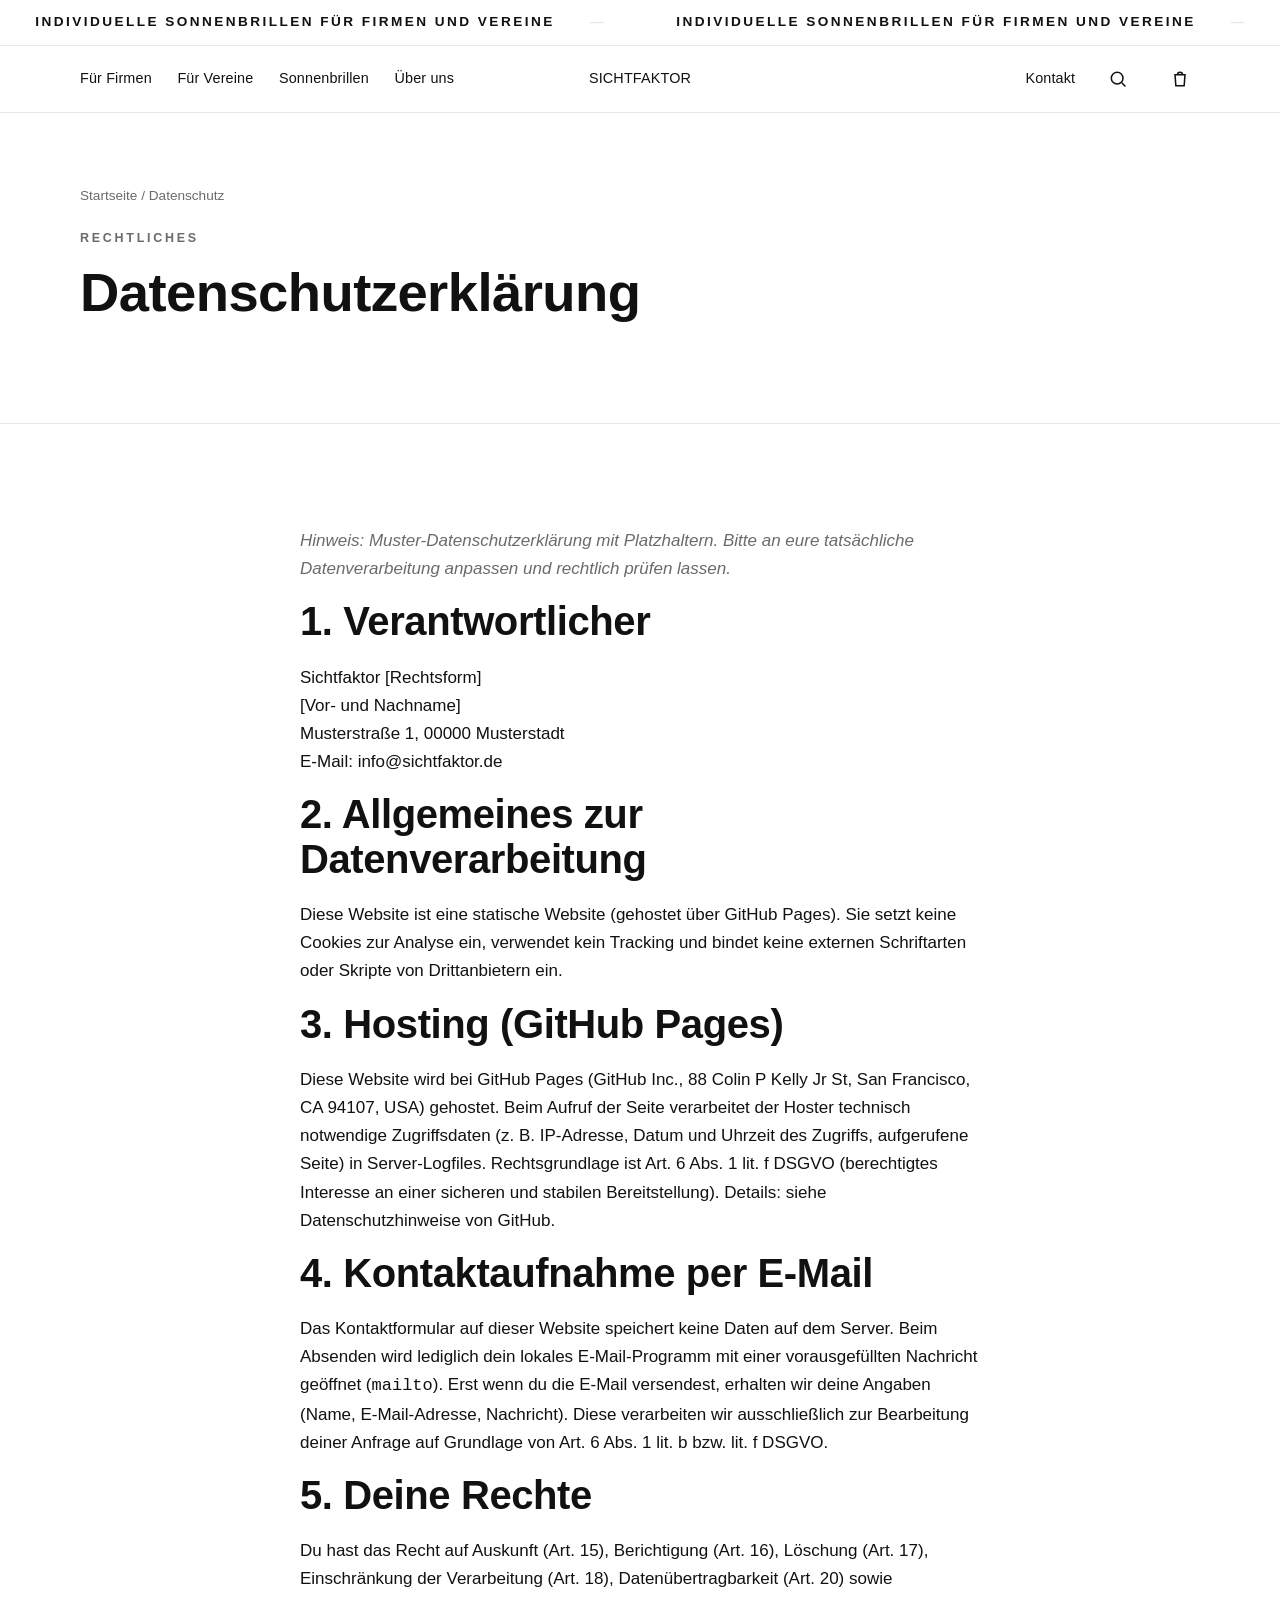
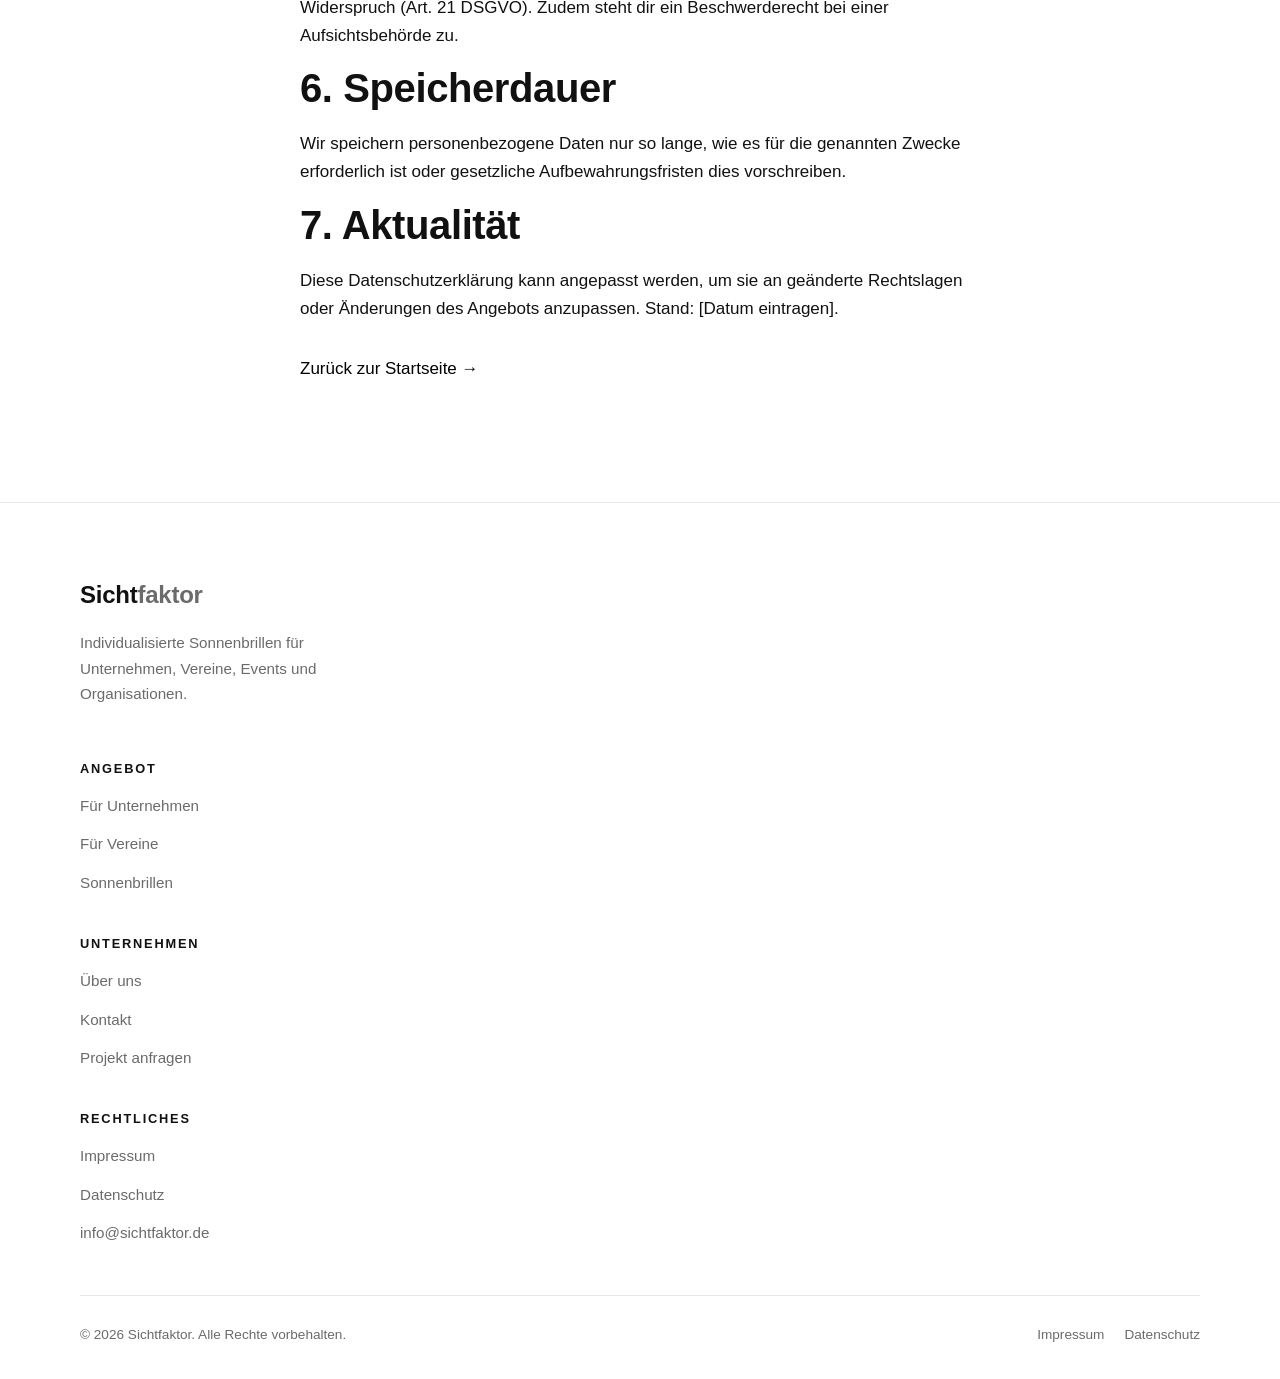
==== Website-SF/datenschutz.html @ f583c1c5 "Initial commit" ====
<!DOCTYPE html>
<html lang="de">
<head>
  <meta charset="UTF-8">
  <meta name="viewport" content="width=device-width, initial-scale=1.0">
  <title>Datenschutzerklärung | Sichtfaktor</title>
  <meta name="description" content="Datenschutzerklärung von Sichtfaktor – Informationen zum Umgang mit personenbezogenen Daten gemäß DSGVO.">
  <meta name="robots" content="noindex">
  <link rel="stylesheet" href="css/styles.css?v=16">
  <!-- Bildsystem: alle Bilder liegen im Ordner  bilder/  (siehe bilder/ANLEITUNG.txt) -->
  <script src="assets/js/bilder.js?v=16"></script>
</head>
<body>

  <!-- ============ HEADER ============ -->
  <header class="site-header" id="siteHeader">

    <!-- 1. DURCHLAUFENDES HEADER-BANNER (Text hier einfach änderbar) -->
    <div class="marquee marquee--top" role="presentation">
      <div class="marquee__track" aria-hidden="true">
        <div class="marquee__group">
          <span class="marquee__item">Individuelle Sonnenbrillen für Firmen und Vereine</span>
          <span class="marquee__item">Individuelle Sonnenbrillen für Firmen und Vereine</span>
          <span class="marquee__item">Individuelle Sonnenbrillen für Firmen und Vereine</span>
        </div>
        <div class="marquee__group">
          <span class="marquee__item">Individuelle Sonnenbrillen für Firmen und Vereine</span>
          <span class="marquee__item">Individuelle Sonnenbrillen für Firmen und Vereine</span>
          <span class="marquee__item">Individuelle Sonnenbrillen für Firmen und Vereine</span>
        </div>
      </div>
    </div>

    <!-- 2. NAVIGATION -->
    <div class="container nav-bar">

      <!-- Links: Hauptlinks (Desktop) + Hamburger (Mobil) -->
      <div class="nav-side nav-side--left">
        <button class="nav-toggle" id="navToggle" aria-label="Menü öffnen"
                aria-expanded="false" aria-controls="mainNav">
          <span></span><span></span><span></span>
        </button>
        <nav class="nav-links" aria-label="Hauptnavigation">
          <a href="unternehmen.html">Für Firmen</a>
        <a href="vereine.html">Für Vereine</a>
          <a href="sonnenbrillen.html">Sonnenbrillen</a>
          <a href="ueber-uns.html">Über uns</a>
        </nav>
      </div>

      <!-- Mitte: Logo als Wortmarke (Farbe passt sich automatisch an) -->
      <a class="nav-logo" href="index.html">Sichtfaktor</a>

      <!-- Rechts: Kontakt + Suche + Warenkorb -->
      <div class="nav-side nav-side--right">
        <a class="nav-hide-mobile" href="kontakt.html">Kontakt</a>
        <button class="nav-icon nav-hide-mobile" type="button" aria-label="Suche">
          <svg viewBox="0 0 24 24" fill="none" stroke="currentColor" stroke-width="1.8" aria-hidden="true">
            <circle cx="11" cy="11" r="7"></circle><line x1="21" y1="21" x2="16.5" y2="16.5"></line>
          </svg>
        </button>
        <a class="nav-icon" href="sonnenbrillen.html" aria-label="Warenkorb">
          <svg viewBox="0 0 24 24" fill="none" stroke="currentColor" stroke-width="1.8" aria-hidden="true">
            <path d="M6 7h12l-1 13H7L6 7z"></path><path d="M9 7a3 3 0 0 1 6 0"></path>
          </svg>
        </a>
      </div>

      <!-- Mobiles Overlay-Menü (schlicht weiß) -->
      <div class="nav-menu" id="mainNav">
        <a href="unternehmen.html">Für Firmen</a>
        <a href="vereine.html">Für Vereine</a>
        <a href="sonnenbrillen.html">Sonnenbrillen</a>
        <a href="ueber-uns.html">Über uns</a>
        <a href="kontakt.html">Kontakt</a>
      </div>
    </div>
  </header>

  <main>
    <section class="page-hero">
      <div class="container">
        <p class="breadcrumb"><a href="index.html">Startseite</a> / Datenschutz</p>
        <span class="section-eyebrow">Rechtliches</span>
        <h1>Datenschutzerklärung</h1>
      </div>
    </section>

    <section class="section">
      <div class="container" style="max-width:760px;">

        <!-- HINWEIS: Muster mit Platzhaltern. Bitte an eure tatsächliche
             Datenverarbeitung anpassen und rechtlich prüfen lassen.
             Diese Seite nutzt bewusst keine Cookies, kein Tracking und keine
             externen Dienste – daher ist die Erklärung bewusst schlank. -->
        <p class="muted"><em>Hinweis: Muster-Datenschutzerklärung mit Platzhaltern. Bitte an eure tatsächliche Datenverarbeitung anpassen und rechtlich prüfen lassen.</em></p>

        <h2>1. Verantwortlicher</h2>
        <p>
          Sichtfaktor [Rechtsform]<br>
          [Vor- und Nachname]<br>
          Musterstraße 1, 00000 Musterstadt<br>
          E-Mail: <a data-email href="#">info@sichtfaktor.de</a>
        </p>

        <h2>2. Allgemeines zur Datenverarbeitung</h2>
        <p>Diese Website ist eine statische Website (gehostet über GitHub Pages). Sie setzt keine Cookies zur Analyse ein, verwendet kein Tracking und bindet keine externen Schriftarten oder Skripte von Drittanbietern ein.</p>

        <h2>3. Hosting (GitHub Pages)</h2>
        <p>Diese Website wird bei GitHub Pages (GitHub Inc., 88 Colin P Kelly Jr St, San Francisco, CA 94107, USA) gehostet. Beim Aufruf der Seite verarbeitet der Hoster technisch notwendige Zugriffsdaten (z.&nbsp;B. IP-Adresse, Datum und Uhrzeit des Zugriffs, aufgerufene Seite) in Server-Logfiles. Rechtsgrundlage ist Art.&nbsp;6 Abs.&nbsp;1 lit.&nbsp;f DSGVO (berechtigtes Interesse an einer sicheren und stabilen Bereitstellung). Details: siehe Datenschutzhinweise von GitHub.</p>

        <h2>4. Kontaktaufnahme per E-Mail</h2>
        <p>Das Kontaktformular auf dieser Website speichert keine Daten auf dem Server. Beim Absenden wird lediglich dein lokales E-Mail-Programm mit einer vorausgefüllten Nachricht geöffnet (<code>mailto</code>). Erst wenn du die E-Mail versendest, erhalten wir deine Angaben (Name, E-Mail-Adresse, Nachricht). Diese verarbeiten wir ausschließlich zur Bearbeitung deiner Anfrage auf Grundlage von Art.&nbsp;6 Abs.&nbsp;1 lit.&nbsp;b bzw. lit.&nbsp;f DSGVO.</p>

        <h2>5. Deine Rechte</h2>
        <p>Du hast das Recht auf Auskunft (Art.&nbsp;15), Berichtigung (Art.&nbsp;16), Löschung (Art.&nbsp;17), Einschränkung der Verarbeitung (Art.&nbsp;18), Datenübertragbarkeit (Art.&nbsp;20) sowie Widerspruch (Art.&nbsp;21 DSGVO). Zudem steht dir ein Beschwerderecht bei einer Aufsichtsbehörde zu.</p>

        <h2>6. Speicherdauer</h2>
        <p>Wir speichern personenbezogene Daten nur so lange, wie es für die genannten Zwecke erforderlich ist oder gesetzliche Aufbewahrungsfristen dies vorschreiben.</p>

        <h2>7. Aktualität</h2>
        <p>Diese Datenschutzerklärung kann angepasst werden, um sie an geänderte Rechtslagen oder Änderungen des Angebots anzupassen. Stand: [Datum eintragen].</p>

        <p class="mt-2"><a class="btn-ghost" href="index.html">Zurück zur Startseite </a></p>
      </div>
    </section>
  </main>

  <!-- ============ FOOTER ============ -->
  <footer class="site-footer">
    <div class="container">
      <div class="footer-grid">
        <div class="footer-brand">
          <a class="brand" href="index.html">Sicht<span>faktor</span></a>
          <p>Individualisierte Sonnenbrillen für Unternehmen, Vereine, Events und Organisationen.</p>
        </div>
        <div class="footer-col"><h4>Angebot</h4><ul><li><a href="unternehmen.html">Für Unternehmen</a></li><li><a href="vereine.html">Für Vereine</a></li><li><a href="sonnenbrillen.html">Sonnenbrillen</a></li></ul></div>
        <div class="footer-col"><h4>Unternehmen</h4><ul><li><a href="ueber-uns.html">Über uns</a></li><li><a href="kontakt.html">Kontakt</a></li><li><a href="kontakt.html?anliegen=projekt">Projekt anfragen</a></li></ul></div>
        <div class="footer-col"><h4>Rechtliches</h4><ul><li><a href="impressum.html">Impressum</a></li><li><a href="datenschutz.html">Datenschutz</a></li><li><a data-email href="#">E-Mail</a></li></ul></div>
      </div>
      <div class="footer-bottom">
        <span>© <span data-year>2026</span> Sichtfaktor. Alle Rechte vorbehalten.</span>
        <nav aria-label="Rechtliches"><a href="impressum.html">Impressum</a><a href="datenschutz.html">Datenschutz</a></nav>
      </div>
    </div>
  </footer>

  <script src="js/script.js?v=16"></script>
</body>
</html>
---- Website-SF/css/styles.css ----
/* =============================================================
   SICHTFAKTOR – styles.css
   Minimalistisch · überwiegend Weiß · modern/hochwertig
   -------------------------------------------------------------
   Aufbau:
   1.  Design-Tokens (Farben, Typo, Abstände)  <- hier Farben ändern
   2.  Reset & Basis
   3.  Layout-Helfer (container, section, grid)
   4.  Typografie
   5.  Buttons
   6.  Header / Navigation
   7.  Hero
   8.  Sektionen (Angebot, Ablauf, Produkte, Vorteile, Referenzen, CTA)
   9.  Produktkarten & Shop
   10. Formulare
   11. Footer
   12. Utilities & Animationen
   13. Responsive (Media Queries)
   ============================================================= */

/* 1. ============ DESIGN-TOKENS ============
   Zum Umfärben der ganzen Seite genügt es, diese Werte zu ändern. */
:root {
  /* --- FARBEN (hier zentral anpassen) – minimalistisch, überwiegend Weiß --- */
  --color-bg:          #ffffff;  /* Seitenhintergrund (Weiß)          */
  --color-surface:     #ffffff;  /* Karten / Flächen (ebenfalls Weiß) */
  --color-surface-2:   #f7f7f7;  /* sehr dezentes Hellgrau            */
  --color-ink:         #111111;  /* Haupttext (fast Schwarz)          */
  --color-muted:       #6b6b6b;  /* Sekundärtext (Grau)               */
  --color-accent:      #111111;  /* Akzent = Schwarz (minimalistisch) */
  --color-accent-dark: #000000;  /* Akzent dunkel (Hover)             */
  --color-line:        #e7e7e7;  /* dezente hellgraue Linien / Rahmen */
  --color-dark:        #ffffff;  /* KEINE dunklen Sektionen -> Weiß   */
  --color-dark-soft:   #f0f0f0;

  /* --- TYPOGRAFIE (Schriftfamilien hier anpassen) ---
     Moderne, reduzierte Sans-Serif für Überschriften UND Fließtext. */
  --font-head: -apple-system, BlinkMacSystemFont, "Segoe UI", "Helvetica Neue",
               Helvetica, Arial, sans-serif;
  --font-body: -apple-system, BlinkMacSystemFont, "Segoe UI", "Helvetica Neue",
               Helvetica, Arial, sans-serif;
  --header-h: 66px;                     /* Höhe der Navigationsleiste */

  /* --- BRILLEN-PRODUKTBILDER (gilt für ALLE Produktkarten der Website) ---
     Hier zentral das Seitenverhältnis der Bildfläche ändern. */
  --produktbild-ratio: 1 / 1;

  /* --- MASSE / ABSTÄNDE (Layout hier anpassen) --- */
  --maxw: 1200px;
  --radius: 4px;
  --radius-lg: 10px;
  --gap: clamp(1rem, 3vw, 2rem);

  /* --- HERO (Bild-Transparenz & Logogröße hier anpassen) --- */
  --hero-bg-opacity: 1;                 /* 0 = unsichtbar, 1 = voll  */
  --hero-logo-width: min(640px, 82vw);  /* Größe des Logos im Hero   */

  /* --- EFFEKTE --- */
  --shadow: 0 10px 40px rgba(0, 0, 0, .06);
  --shadow-hover: 0 18px 60px rgba(0, 0, 0, .12);
  --transition: .35s cubic-bezier(.2, .7, .3, 1);
}

/* 2. ============ RESET & BASIS ============ */
*, *::before, *::after { box-sizing: border-box; }

html { scroll-behavior: smooth; -webkit-text-size-adjust: 100%; }

body {
  margin: 0;
  font-family: var(--font-body);
  color: var(--color-ink);
  background: var(--color-bg);
  line-height: 1.65;
  font-size: 17px;
  -webkit-font-smoothing: antialiased;
  overflow-x: hidden;
}

img { max-width: 100%; display: block; height: auto; }

a { color: inherit; text-decoration: none; }

ul { list-style: none; margin: 0; padding: 0; }

:focus-visible {
  outline: 2px solid var(--color-accent);
  outline-offset: 3px;
  border-radius: 2px;
}

/* 3. ============ LAYOUT-HELFER ============ */
.container {
  width: 100%;
  max-width: var(--maxw);
  margin-inline: auto;
  padding-inline: clamp(1.15rem, 4vw, 2.5rem);
}

.section {
  padding-block: clamp(3.5rem, 8vw, 7rem);
}

.section--tight { padding-block: clamp(2.5rem, 5vw, 4rem); }

/* Dezent abgesetzte Sektion – sehr helles Neutralgrau statt Farbe */
.section--surface {
  background: var(--color-surface-2);
  border-block: 1px solid var(--color-line);
}
/* Ehemals dunkle Sektion -> jetzt ebenfalls hell/weiß (keine dunklen Bereiche) */
.section--dark {
  background: var(--color-bg);
  color: var(--color-ink);
}
.section--dark .section-eyebrow { color: var(--color-muted); }
.section--dark .lead { color: var(--color-muted); }

.section-head {
  max-width: 640px;
  margin-bottom: clamp(2rem, 5vw, 3.25rem);
}
.section-head.center { margin-inline: auto; text-align: center; }

.section-eyebrow {
  display: inline-block;
  font-size: .78rem;
  letter-spacing: .22em;
  text-transform: uppercase;
  color: var(--color-muted);
  font-weight: 600;
  margin-bottom: .9rem;
}

.grid { display: grid; gap: var(--gap); }
.grid-2 { grid-template-columns: repeat(2, 1fr); }
.grid-3 { grid-template-columns: repeat(3, 1fr); }
.grid-4 { grid-template-columns: repeat(4, 1fr); }

/* 4. ============ TYPOGRAFIE ============ */
h1, h2, h3, h4 {
  font-family: var(--font-head);
  font-weight: 700;
  line-height: 1.12;
  margin: 0 0 .5em;
  letter-spacing: -.01em;
}

h1 { font-size: clamp(2rem, 5vw, 3.4rem); }
h2 { font-size: clamp(1.6rem, 3.4vw, 2.5rem); }
h3 { font-size: clamp(1.2rem, 2.2vw, 1.5rem); }

/* Große Fashion-Überschriften in Großbuchstaben (per Klasse einsetzbar) */
.u-upper { text-transform: uppercase; letter-spacing: .02em; }

p { margin: 0 0 1rem; }

.lead {
  font-size: clamp(1.05rem, 2vw, 1.28rem);
  color: var(--color-muted);
  line-height: 1.6;
}

.muted { color: var(--color-muted); }

/* 5. ============ BUTTONS ============ */
.btn {
  display: inline-flex;
  align-items: center;
  justify-content: center;
  gap: .5em;
  font-family: var(--font-body);
  font-size: .98rem;
  font-weight: 600;
  line-height: 1;
  padding: .95em 1.7em;
  border: 1px solid transparent;
  border-radius: 100px;
  cursor: pointer;
  transition: var(--transition);
  text-align: center;
  white-space: nowrap;
}

.btn-accent {
  background: var(--color-accent);
  color: #fff;
}
.btn-accent:hover { background: var(--color-accent-dark); transform: translateY(-2px); }

.btn-dark { background: var(--color-ink); color: #fff; }
.btn-dark:hover { background: #000; transform: translateY(-2px); }

.btn-outline {
  background: transparent;
  border-color: var(--color-ink);
  color: var(--color-ink);
}
.btn-outline:hover { background: var(--color-ink); color: #fff; }

.section--dark .btn-outline { border-color: #f3ece1; color: #f3ece1; }
.section--dark .btn-outline:hover { background: #f3ece1; color: var(--color-dark); }

.btn-ghost { padding-inline: 0; color: var(--color-accent-dark); }
.btn-ghost::after { content: "→"; transition: transform var(--transition); }
.btn-ghost:hover::after { transform: translateX(5px); }

.btn-block { width: 100%; }

/* 6. ============ HEADER / NAVIGATION ============ */
/* Standard (Unterseiten): schlichte weiße Leiste oben. */
.site-header {
  position: sticky;
  top: 0;
  z-index: 100;
  background: rgba(255, 255, 255, .92);
  backdrop-filter: blur(12px);
  -webkit-backdrop-filter: blur(12px);
  border-bottom: 1px solid var(--color-line);
  transition: background var(--transition), border-color var(--transition), color var(--transition);
}
.site-header.scrolled {
  border-bottom-color: var(--color-line);
  background: rgba(255, 255, 255, .96);
}

/* --- Startseite: Navigation liegt transparent ÜBER dem Hero-Bild --- */
body.home .site-header {
  position: fixed;
  left: 0; right: 0;
  background: transparent;
  border-bottom-color: transparent;
  color: #fff;                 /* helle Schrift über dem Bild */
}
/* Über dem Hero wirklich transparent (kein Weichzeichner) */
body.home .site-header:not(.scrolled) {
  backdrop-filter: none;
  -webkit-backdrop-filter: none;
}
/* Nach Verlassen des Hero: weißer Hintergrund, dunkle Schrift */
body.home .site-header.scrolled {
  background: rgba(255, 255, 255, .96);
  border-bottom-color: var(--color-line);
  color: var(--color-ink);
}

/* --- Dreiteilige Startseiten-Navigation: links | Logo | rechts --- */
.nav-bar {
  display: grid;
  grid-template-columns: 1fr auto 1fr;
  align-items: center;
  height: var(--header-h);
  gap: 1rem;
}
.nav-side { display: flex; align-items: center; gap: 1.4rem; }
.nav-side--left  { justify-self: start; }
.nav-side--right { justify-self: end; }
.nav-links { display: flex; align-items: center; gap: 1.6rem; }
.nav-bar a,
.nav-bar .nav-icon {
  color: inherit;              /* erbt weiß (Hero) bzw. schwarz (scrolled) */
  font-size: .9rem;
  font-weight: 500;
  letter-spacing: .01em;
  transition: opacity var(--transition);
}
.nav-bar a:hover { opacity: .65; }

/* Zentrales Logo als Wortmarke – passt Farbe automatisch an (gut lesbar) */
.nav-logo {
  justify-self: center;
  font-weight: 800;
  font-size: 1.15rem;
  letter-spacing: .16em;
  text-transform: uppercase;
}

/* Icon-Buttons (Suche, Warenkorb) */
.nav-icon {
  display: inline-grid;
  place-items: center;
  width: 40px; height: 40px;
  background: none;
  border: none;
  cursor: pointer;
  color: inherit;
}
.nav-icon svg { width: 20px; height: 20px; display: block; }
.nav-icon:hover { opacity: .65; }

/* Mobiles Overlay-Menü (schlicht weiß) – Standard versteckt.
   top:100% -> öffnet direkt unter dem gesamten Header (Band + Nav). */
.nav-menu {
  display: none;
  position: absolute;
  top: 100%; left: 0; right: 0;
  background: #fff;
  color: var(--color-ink);
  border-bottom: 1px solid var(--color-line);
  padding: .5rem clamp(1.15rem, 4vw, 2.5rem) 1.5rem;
  box-shadow: var(--shadow);
}
.nav-menu a {
  display: block;
  color: var(--color-ink);
  padding: 1rem 0;
  font-size: 1.05rem;
  border-bottom: 1px solid var(--color-line);
}
.nav-menu.open { display: block; }

/* Hamburger über dem Hero weiß, beim Scrollen wieder dunkel */
body.home .site-header:not(.scrolled) .nav-toggle span { background: #fff; }

/* Mobil: nur Hamburger (links), Logo (mittig), Warenkorb (rechts) */
@media (max-width: 860px) {
  .nav-links,
  .nav-hide-mobile { display: none; }
  .nav-bar { gap: .5rem; }
}

.header-inner {
  display: flex;
  align-items: center;
  justify-content: space-between;
  height: 74px;
}

.brand {
  font-family: var(--font-head);
  font-size: 1.6rem;
  font-weight: 600;
  letter-spacing: -.01em;
  color: var(--color-ink);
}
.brand span { color: var(--color-muted); }

.main-nav { display: flex; align-items: center; gap: 2.2rem; }
.main-nav ul { display: flex; align-items: center; gap: 1.7rem; }
.main-nav a {
  font-size: .96rem;
  font-weight: 500;
  color: var(--color-ink);
  position: relative;
  padding-block: .35rem;
  transition: color var(--transition);
}
.main-nav a:hover { color: var(--color-accent-dark); }
.main-nav a[aria-current="page"] { color: var(--color-accent-dark); }
.main-nav a[aria-current="page"]::after {
  content: "";
  position: absolute;
  left: 0; bottom: -2px;
  width: 100%; height: 2px;
  background: var(--color-accent);
}

.nav-toggle {
  display: none;
  flex-direction: column;
  justify-content: center;
  gap: 5px;
  width: 44px; height: 44px;
  background: none;
  border: none;
  cursor: pointer;
  padding: 0;
}
.nav-toggle span {
  display: block;
  width: 24px; height: 2px;
  background: var(--color-ink);
  margin-inline: auto;
  transition: var(--transition);
}
.nav-toggle[aria-expanded="true"] span:nth-child(1) { transform: translateY(7px) rotate(45deg); }
.nav-toggle[aria-expanded="true"] span:nth-child(2) { opacity: 0; }
.nav-toggle[aria-expanded="true"] span:nth-child(3) { transform: translateY(-7px) rotate(-45deg); }

/* 7. ============ HERO ============
   Vollbild-Hero: Hintergrundbild (cover, mittig) + zentriertes Logo.
   - Bild austauschen:  Slot "home.hero"  in assets/js/images-config.js
   - Logo austauschen:  Slot "brand.logo" in assets/js/images-config.js
   - Bild-Transparenz:  Variable --hero-bg-opacity (oben in :root)
   - Logogröße:         Variable --hero-logo-width (oben in :root) */
.hero {
  position: relative;
  min-height: 100vh;
  min-height: 100svh;      /* korrekte Höhe auf Mobilgeräten */
  display: grid;
  place-items: center;
  overflow: hidden;
  background: var(--color-bg);
  /* Header ist sticky/überlagernd -> Logo bleibt trotzdem mittig */
}

/* Hintergrundbild als eigene Ebene, damit die Transparenz nur das Bild betrifft */
.hero-bg {
  position: absolute;
  inset: 0;
  /* background-image kommt aus der zentralen Bildverwaltung (Slot "home.hero") */
  background-size: cover;      /* füllt den gesamten Bereich */
  background-position: center; /* mittig */
  background-repeat: no-repeat;
  opacity: var(--hero-bg-opacity);
}

.hero-inner {
  position: relative;
  z-index: 1;
  display: grid;
  place-items: center;
  text-align: center;
  /* Sehr dezente weiße Fläche, damit das Logo auf dem Foto lesbar bleibt.
     Für ein Logo direkt auf dem Bild: background/backdrop-filter entfernen. */
  padding: clamp(1.75rem, 4vw, 3rem) clamp(2.25rem, 5vw, 4rem);
  background: rgba(255, 255, 255, .82);
  backdrop-filter: blur(3px);
  -webkit-backdrop-filter: blur(3px);
  border-radius: var(--radius);   /* nur leicht gerundet */
}

/* Logo mittig im Vordergrund */
.hero-logo {
  width: var(--hero-logo-width);
  height: auto;
  max-width: 100%;
}

/* Dezenter Scroll-Hinweis (passt zum minimalistischen Design) */
.hero-scroll {
  position: absolute;
  bottom: clamp(1.25rem, 4vh, 2.5rem);
  left: 50%;
  transform: translateX(-50%);
  z-index: 1;
  display: flex;
  flex-direction: column;
  align-items: center;
  gap: .6rem;
  color: #ffffff;
  text-shadow: 0 1px 6px rgba(0, 0, 0, .35);
  font-size: .68rem;
  letter-spacing: .24em;
  text-transform: uppercase;
}
.hero-scroll-arrow {
  width: 14px; height: 14px;
  border-right: 1.5px solid currentColor;
  border-bottom: 1.5px solid currentColor;
  animation: heroBounce 1.9s ease-in-out infinite;
}
@keyframes heroBounce {
  0%, 100% { transform: rotate(45deg) translate(0, 0); opacity: .55; }
  50%      { transform: rotate(45deg) translate(3px, 3px); opacity: 1; }
}

/* 8. ============ SEKTIONEN ============ */

/* --- Angebots-/Zielgruppen-Karten --- */
.offer-card {
  background: var(--color-surface);
  border: 1px solid var(--color-line);
  border-radius: var(--radius-lg);
  padding: 2rem;
  display: flex;
  flex-direction: column;
  transition: var(--transition);
}
.offer-card:hover { transform: translateY(-6px); box-shadow: var(--shadow-hover); }
.offer-card .icon {
  width: 52px; height: 52px;
  display: grid; place-items: center;
  background: var(--color-surface-2);
  border: 1px solid var(--color-line);
  border-radius: 50%;
  font-size: 1.5rem;
  margin-bottom: 1.25rem;
}
.offer-card h3 { margin-bottom: .4rem; }
.offer-card p { color: var(--color-muted); flex-grow: 1; }
.offer-card .btn-ghost { margin-top: 1rem; }

/* --- So funktioniert es (Steps) --- */
.steps { counter-reset: step; }
.step {
  position: relative;
  padding: 2rem;
  background: var(--color-bg);
  border: 1px solid var(--color-line);
  border-radius: var(--radius-lg);
}
.step .step-num {
  counter-increment: step;
  font-family: var(--font-head);
  font-size: 2.6rem;
  color: var(--color-accent);
  line-height: 1;
  display: block;
  margin-bottom: .75rem;
}
.step .step-num::before { content: "0" counter(step); }
.step h3 { margin-bottom: .4rem; }
.step p { color: var(--color-muted); margin: 0; }

/* --- Vorteile / Qualität --- */
.feature {
  display: flex;
  gap: 1rem;
  align-items: flex-start;
}
.feature .feature-icon {
  flex: 0 0 auto;
  width: 42px; height: 42px;
  display: grid; place-items: center;
  border-radius: 50%;
  background: var(--color-surface-2);
  border: 1px solid var(--color-line);
  color: var(--color-ink);
  font-size: 1.15rem;
}
.feature h3 { font-size: 1.2rem; margin-bottom: .25rem; }
.feature p { color: var(--color-muted); margin: 0; font-size: .97rem; }

/* --- Split (Bild + Text) für Unterseiten --- */
.split {
  display: grid;
  grid-template-columns: 1fr 1fr;
  gap: clamp(2rem, 5vw, 4.5rem);
  align-items: center;
}
.split--reverse .split-media { order: 2; }
.split-media .placeholder { aspect-ratio: 5 / 4; border-radius: var(--radius-lg); }

/* --- Referenzen / Logos --- */
.logo-row {
  display: flex;
  flex-wrap: wrap;
  gap: clamp(1.5rem, 4vw, 3.5rem);
  align-items: center;
  justify-content: center;
  opacity: .8;
}
.logo-chip {
  font-family: var(--font-head);
  font-size: 1.35rem;
  color: var(--color-muted);
  font-weight: 600;
}

.reference-card {
  background: var(--color-bg);
  border: 1px solid var(--color-line);
  border-radius: var(--radius-lg);
  overflow: hidden;
  transition: var(--transition);
}
.reference-card:hover { transform: translateY(-6px); box-shadow: var(--shadow-hover); }
.reference-card .placeholder { aspect-ratio: 4 / 3; border-radius: 0; }
.reference-card .reference-body { padding: 1.5rem; }
.reference-card .tag {
  font-size: .72rem;
  letter-spacing: .12em;
  text-transform: uppercase;
  color: var(--color-accent-dark);
  font-weight: 600;
}
.reference-card h3 { font-size: 1.25rem; margin: .35rem 0 .35rem; }
.reference-card p { color: var(--color-muted); margin: 0; font-size: .95rem; }

/* --- Testimonial / Zitat --- */
.quote {
  max-width: 760px;
  margin-inline: auto;
  text-align: center;
}
.quote blockquote {
  font-family: var(--font-head);
  font-size: clamp(1.5rem, 3.5vw, 2.4rem);
  line-height: 1.3;
  margin: 0 0 1.25rem;
}
.quote cite { font-style: normal; color: var(--color-muted); font-size: .95rem; }

/* --- Final CTA --- */
.cta-band { text-align: center; }
.cta-band h2 { margin-bottom: .5rem; }
.cta-band .lead { max-width: 52ch; margin-inline: auto; margin-bottom: 2rem; }
.cta-actions { display: flex; gap: 1rem; justify-content: center; flex-wrap: wrap; }

/* --- Page hero (Unterseiten) --- */
.page-hero {
  padding-block: clamp(2.5rem, 6vw, 4.5rem);
  background: var(--color-surface);
  border-bottom: 1px solid var(--color-line);
}
.page-hero .lead { max-width: 60ch; }
.breadcrumb { font-size: .85rem; color: var(--color-muted); margin-bottom: 1rem; }
.breadcrumb a:hover { color: var(--color-accent-dark); }

/* 9. ============ PRODUKTKARTEN & SHOP ============ */
.shop-toolbar {
  display: flex;
  flex-wrap: wrap;
  gap: 1rem;
  align-items: center;
  justify-content: space-between;
  margin-bottom: 2.5rem;
}
.filter-group { display: flex; flex-wrap: wrap; gap: .5rem; }
.filter-btn {
  font-family: var(--font-body);
  font-size: .9rem;
  font-weight: 500;
  padding: .55em 1.1em;
  border: 1px solid var(--color-line);
  background: transparent;
  color: var(--color-ink);
  border-radius: 100px;
  cursor: pointer;
  transition: var(--transition);
}
.filter-btn:hover { border-color: var(--color-accent); }
.filter-btn.active { background: var(--color-ink); color: #fff; border-color: var(--color-ink); }

.product-count { font-size: .9rem; color: var(--color-muted); }

/* Produktraster – Fashion-Shop-Look mit viel Weißraum.
   Desktop: 4 Spalten · Tablet: 2–3 · Mobil: 1–2 (siehe Media Queries) */
.product-grid {
  display: grid;
  grid-template-columns: repeat(4, 1fr);
  gap: clamp(1.5rem, 3.5vw, 3rem) clamp(1.25rem, 2.5vw, 2rem);
}

/* Karte auf Weiß, ohne Rahmen – reduziert & hochwertig */
.product-card {
  background: var(--color-bg);
  display: flex;
  flex-direction: column;
  transition: var(--transition);
}

.product-media {
  position: relative;
  aspect-ratio: 4 / 5;          /* großes, gleichmäßiges Produktbild */
  overflow: hidden;
  background: var(--color-surface-2);
  border: 1px solid var(--color-line);
  border-radius: var(--radius);
}
.product-media img {
  width: 100%; height: 100%;
  object-fit: cover;
  transition: transform var(--transition);
}
.product-card:hover .product-media img { transform: scale(1.04); }
.product-media .placeholder { height: 100%; border-radius: 0; }
.product-badge {
  position: absolute;
  top: .85rem; left: .85rem;
  background: rgba(255, 255, 255, .92);
  padding: .3rem .75rem;
  border-radius: 100px;
  font-size: .72rem;
  font-weight: 600;
  letter-spacing: .04em;
  color: var(--color-ink);
}

.product-body {
  padding: 1rem .1rem 0;
  display: flex;
  flex-direction: column;
  gap: .3rem;
  flex-grow: 1;
}
.product-body .product-cat {
  font-size: .7rem;
  letter-spacing: .14em;
  text-transform: uppercase;
  color: var(--color-muted);
  font-weight: 600;
}
.product-body h3 { font-size: 1.2rem; margin: 0; }
.product-color {
  display: inline-flex;
  align-items: center;
  gap: .45rem;
  font-size: .86rem;
  color: var(--color-muted);
}
.color-dot {
  width: 13px; height: 13px;
  border-radius: 50%;
  border: 1px solid rgba(0,0,0,.15);
  display: inline-block;
}
.product-desc { font-size: .9rem; color: var(--color-muted); margin: .2rem 0 0; }
.product-price {
  font-size: .95rem;
  font-weight: 600;
  color: var(--color-ink);
  margin-top: .25rem;
}
.product-actions { margin-top: auto; padding-top: 1rem; display: flex; gap: .6rem; }
.product-actions .btn { flex: 1; padding-inline: 1rem; font-size: .88rem; }

.shop-note {
  margin-top: 3rem;
  padding: 1.5rem;
  border: 1px dashed var(--color-line);
  border-radius: var(--radius-lg);
  background: var(--color-surface);
  font-size: .92rem;
  color: var(--color-muted);
  text-align: center;
}

/* 10. ============ FORMULARE ============ */
.contact-layout {
  display: grid;
  grid-template-columns: 1.2fr .8fr;
  gap: clamp(2rem, 5vw, 4rem);
  align-items: start;
}
.form { display: grid; gap: 1.15rem; }
.form-row { display: grid; grid-template-columns: 1fr 1fr; gap: 1.15rem; }
.field { display: flex; flex-direction: column; gap: .4rem; }
.field label { font-size: .9rem; font-weight: 600; }
.field .req { color: var(--color-accent-dark); }
.field input,
.field select,
.field textarea {
  font-family: var(--font-body);
  font-size: 1rem;
  color: var(--color-ink);
  padding: .8em 1em;
  border: 1px solid var(--color-line);
  border-radius: var(--radius);
  background: var(--color-bg);
  transition: border-color var(--transition), box-shadow var(--transition);
  width: 100%;
}
.field input:focus,
.field select:focus,
.field textarea:focus {
  outline: none;
  border-color: var(--color-accent);
  box-shadow: 0 0 0 3px rgba(176, 122, 75, .15);
}
.field textarea { resize: vertical; min-height: 140px; }
.form-hint { font-size: .82rem; color: var(--color-muted); }
.form-status {
  font-size: .92rem;
  padding: .85rem 1rem;
  border-radius: var(--radius);
  display: none;
}
.form-status.show { display: block; }
.form-status.ok { background: #e9f2e5; color: #3c6b2f; }
.form-status.err { background: #f6e6df; color: #9a4a2c; }

.contact-aside {
  background: var(--color-surface);
  border: 1px solid var(--color-line);
  border-radius: var(--radius-lg);
  padding: 2rem;
}
.contact-aside h3 { margin-top: 0; }
.contact-item { display: flex; gap: .8rem; margin-bottom: 1.25rem; }
.contact-item .ci-icon { font-size: 1.25rem; }
.contact-item strong { display: block; font-size: .95rem; }
.contact-item span { color: var(--color-muted); font-size: .92rem; }

/* 10b. ============ DURCHLAUFENDES TEXTBAND (MARQUEE) ============
   Endlos laufendes Band. Der Inhalt wird im HTML zweimal ausgegeben,
   damit die Wiederholung ohne sichtbaren Sprung nahtlos ist. */
.marquee {
  background: var(--color-bg);
  border-block: 1px solid var(--color-line);
  overflow: hidden;
  white-space: nowrap;
}
.marquee--top { border-top: none; }         /* sitzt ganz oben im Header */
.marquee__track {
  display: inline-flex;
  align-items: center;
  will-change: transform;
  animation: marquee 38s linear infinite;   /* langsam & ruhig */
}
.marquee--slow .marquee__track { animation-duration: 55s; }  /* 2. Band langsamer */
.marquee__group {
  display: inline-flex;
  align-items: center;
  flex-shrink: 0;
}
.marquee__item {
  padding: .7rem clamp(1rem, 3vw, 2.2rem);
  font-size: clamp(.72rem, 1.4vw, .85rem);
  letter-spacing: .18em;
  text-transform: uppercase;
  color: var(--color-ink);
  font-weight: 600;
}
.marquee__item::after {           /* dezenter Trenner zwischen den Wiederholungen */
  content: "—";
  margin-left: clamp(1rem, 3vw, 2.2rem);
  color: var(--color-line);
}
@keyframes marquee {
  from { transform: translateX(0); }
  to   { transform: translateX(-50%); }   /* genau eine Gruppe -> nahtlos */
}

/* 10c. ============ FIRMEN-/VEREINS-BLÖCKE (2 Spalten, gespiegelt) ============ */
.feature-block {
  display: grid;
  grid-template-columns: 1fr 1fr;
  gap: clamp(2rem, 5vw, 4.5rem);
  align-items: center;
}
.feature-block + .feature-block { margin-top: clamp(3rem, 7vw, 6rem); }
.feature-block--reverse .fb-media { order: 2; }
.fb-media {
  aspect-ratio: 4 / 3;
  background: var(--color-surface-2);
  border: 1px solid var(--color-line);
  overflow: hidden;
}
.fb-media img { width: 100%; height: 100%; object-fit: cover; }
.fb-body h2 { margin-bottom: .5rem; }
.fb-body .lead { margin-bottom: 1.75rem; }
.fb-actions { display: flex; flex-wrap: wrap; gap: 1rem; }

/* 10d. ============ HORIZONTALE PRODUKTREIHE (SLIDER) ============ */
.product-row { position: relative; }
.product-row__head {
  display: flex;
  align-items: flex-end;
  justify-content: space-between;
  gap: 1rem;
  margin-bottom: clamp(1.25rem, 3vw, 2rem);
}
.product-row__head h2 { margin: 0; }

/* Dezente Pfeilbuttons neben der Überschrift */
.slider-arrows { display: flex; gap: .5rem; }
.slider-arrow {
  width: 44px; height: 44px;
  display: grid; place-items: center;
  background: #fff;
  border: 1px solid var(--color-line);
  border-radius: 50%;
  cursor: pointer;
  color: var(--color-ink);
  transition: border-color var(--transition), opacity var(--transition);
}
.slider-arrow:hover { border-color: var(--color-ink); }
.slider-arrow svg { width: 18px; height: 18px; }
.slider-arrow:disabled { opacity: .3; cursor: default; }

/* Scrollbare Spur: Flexbox + Scroll-Snap, Scrollbar optisch ausgeblendet */
.slider-track {
  display: flex;
  gap: clamp(1rem, 2.5vw, 1.75rem);
  overflow-x: auto;
  scroll-snap-type: x mandatory;
  scroll-behavior: smooth;
  -webkit-overflow-scrolling: touch;      /* weiches Wischen auf iOS */
  scrollbar-width: none;                   /* Firefox */
  padding-bottom: .5rem;
  /* Randabschluss, damit die erste/letzte Karte nicht klebt */
  scroll-padding-inline: 2px;
}
.slider-track::-webkit-scrollbar { display: none; }  /* Chrome/Safari */

/* Produktkarte im Slider – große Karte, Bild dominiert.
   Desktop: ~3 Karten + Anschnitt der nächsten (Breite ~28%). */
.pcard {
  scroll-snap-align: start;
  flex: 0 0 28%;
  min-width: 0;
  display: flex;
  flex-direction: column;
}
/* ===== EINHEITLICHE BILDFLÄCHE ALLER BRILLEN-PRODUKTKARTEN =====
   Gilt für Slider-Karten (.pcard) und Raster-Karten (.gcard) – also für
   Startseite, Sonnenbrillen-Übersicht sowie empfohlene und ähnliche Produkte.
   Das Bild füllt die Fläche randlos aus: kein Innenabstand, keine Linie.
   Seitenverhältnis zentral über --produktbild-ratio ganz oben in :root.
   Ausgenommen: Produktgalerie und Lifestylebilder auf der Produktdetailseite
   sowie die Kollektionskacheln. */
.pcard-media,
.gcard-media {
  position: relative;
  aspect-ratio: var(--produktbild-ratio);
  background: var(--color-surface-2); /* nur sichtbar, solange kein Bild da ist */
  overflow: hidden;
}
.pcard-img,
.gcard-img {
  position: absolute;
  inset: 0;
  width: 100%;
  height: 100%;
  object-fit: cover;                  /* füllt den Container vollständig */
  object-position: center center;     /* mittiger Ausschnitt, keine Verzerrung */
  padding: 0;
}

.pcard-media { display: block; }
/* neutraler Platzhalter, falls Produktbild fehlt */
.pcard-ph {
  position: absolute; inset: 0;
  display: grid; place-items: center;
  font-size: .72rem; letter-spacing: .18em;
  color: #b8b8b8;
}
.pcard-img { transition: opacity var(--transition); }
.pcard-img--hover { opacity: 0; }
.pcard:hover .pcard-img--hover { opacity: 1; }
.pcard-badge {
  position: absolute; top: .8rem; left: .8rem; z-index: 2;
  background: #fff;
  color: var(--color-ink);
  padding: .3rem .7rem;
  font-size: .66rem;
  letter-spacing: .12em;
  font-weight: 700;
}
/* Viel Abstand zwischen Bild und Text, Texte linksbündig */
.pcard-body {
  padding-top: 1.1rem;
  display: flex;
  flex-direction: column;
  gap: .3rem;
  text-align: left;
}
.pcard-name { font-size: 1.05rem; letter-spacing: .04em; margin: 0; }
.pcard-color { color: var(--color-muted); font-size: .9rem; margin: 0; }
.pcard-dots { display: flex; gap: .4rem; margin: .2rem 0; }
.pcard-dot {
  width: 12px; height: 12px; border-radius: 50%;
  border: 1px solid rgba(0,0,0,.15);
}
.pcard-price { font-size: .95rem; font-weight: 600; margin: .1rem 0 .6rem; }
.pcard-cta {
  align-self: flex-start;
  font-size: .82rem;
  font-weight: 600;
  letter-spacing: .06em;
  text-transform: uppercase;
  border-bottom: 1px solid var(--color-ink);
  padding-bottom: 2px;
}
.pcard-cta:hover { opacity: .6; }

/* 10e. ============ LIFESTYLE-/FIRMENBILD-BEREICH ============ */
.media-grid {
  display: grid;
  grid-template-columns: 1.5fr 1fr;
  gap: clamp(1rem, 2.5vw, 1.75rem);
}
.media-grid__stack {
  display: grid;
  gap: clamp(1rem, 2.5vw, 1.75rem);
}
.media-item {
  position: relative;
  background: var(--color-surface-2);
  border: 1px solid var(--color-line);
  overflow: hidden;
}
.media-item--tall { aspect-ratio: 3 / 4; }
.media-item--wide { aspect-ratio: 3 / 2; }
.media-item img { width: 100%; height: 100%; object-fit: cover; }
.media-item figcaption {
  position: absolute; left: 0; bottom: 0;
  background: rgba(255,255,255,.9);
  padding: .4rem .8rem;
  font-size: .78rem;
  color: var(--color-ink);
}

/* 10f. ============ INDIVIDUALISIERUNG IN 3 SCHRITTEN ============ */
.process {
  display: grid;
  grid-template-columns: repeat(3, 1fr);
  gap: clamp(1.5rem, 4vw, 3rem);
}
.process__step { border-top: 1px solid var(--color-line); padding-top: 1.25rem; }
.process__num {
  font-size: clamp(2rem, 4vw, 2.8rem);
  font-weight: 700;
  line-height: 1;
  margin-bottom: .75rem;
}
.process__step h3 { margin-bottom: .35rem; }
.process__step p { color: var(--color-muted); margin: 0; }

/* 10g. ============ SERVICELEISTE (VORTEILE) ============ */
.service-bar {
  display: grid;
  grid-template-columns: repeat(5, 1fr);
  gap: clamp(1rem, 3vw, 2.5rem);
  text-align: center;
}
.service-item .service-icon {
  font-size: 1.4rem;
  display: block;
  margin-bottom: .5rem;
}
.service-item strong { display: block; font-size: .95rem; }
.service-item span { color: var(--color-muted); font-size: .85rem; }

/* 10h. ============ KOLLEKTIONSSEITE (SONNENBRILLEN) ============ */

/* Aktiver Navigationspunkt: dezente dünne Unterstreichung */
.nav-links a[aria-current="page"] {
  border-bottom: 1px solid currentColor;
  padding-bottom: 2px;
}

/* Dünne obere/untere Linie um eine ansonsten weiße Sektion */
.section--lined { border-block: 1px solid var(--color-line); }

/* --- Flacher, breiter Kampagnen-Banner direkt unter dem Header --- */
.category-banner {
  position: relative;
  width: 100%;
  height: 360px;                          /* Desktop ~300–400 px */
  background: var(--color-surface-2);     /* neutraler Platzhalter, falls Bild fehlt */
  overflow: hidden;
}
.category-banner img {
  width: 100%; height: 100%;
  object-fit: cover;
  object-position: center;
}
/* Sparsamer Text links (kein starker Overlay) */
.category-banner__text {
  position: absolute;
  left: clamp(1.15rem, 4vw, 3.5rem);
  top: 50%; transform: translateY(-50%);
  color: #fff;
  text-shadow: 0 1px 10px rgba(0, 0, 0, .35);
  max-width: 30ch;
}
.category-banner__text .cb-title {
  display: block;
  font-size: clamp(1.5rem, 3.5vw, 2.4rem);
  font-weight: 700;
  letter-spacing: .04em;
  text-transform: uppercase;
  line-height: 1.05;
}
.category-banner__text .cb-sub {
  display: block;
  font-size: clamp(.8rem, 1.6vw, 1rem);
  letter-spacing: .12em;
  text-transform: uppercase;
  margin-top: .5rem;
}
.category-banner__text .cb-desc {
  display: block;
  font-size: clamp(.85rem, 1.6vw, 1rem);
  margin-top: .5rem;
}

/* --- Festes 4-Spalten-Produktgrid (kein Slider) --- */
.category-grid {
  display: grid;
  grid-template-columns: repeat(4, 1fr);
  gap: clamp(.6rem, 1.4vw, 1.25rem);      /* kleine, gleichmäßige Abstände */
  align-items: stretch;
}
/* zweites Raster (Signature) ohne großen Leerraum anschließen */
.category-grid + .category-grid { margin-top: clamp(.6rem, 1.4vw, 1.25rem); }

/* Produktkarte im Grid – weiß, flach, alle exakt gleich hoch */
.gcard { display: flex; flex-direction: column; background: var(--color-bg); }
/* Bildfläche und Bilddarstellung: siehe zentrale Regel bei .pcard-media */
.gcard-link { position: absolute; inset: 0; display: block; }
.gcard-img { transition: transform var(--transition); }
.gcard:hover .gcard-img { transform: scale(1.04); }  /* ruhige, kurze Bewegung */
.gcard-badge {
  position: absolute; top: .6rem; left: .6rem; z-index: 2;
  background: #fff; color: var(--color-ink);
  padding: .25rem .55rem;
  font-size: .62rem; letter-spacing: .1em; font-weight: 700;
}
.gcard-cart {
  position: absolute; top: .6rem; right: .6rem; z-index: 2;
  width: 34px; height: 34px;
  display: grid; place-items: center;
  background: #fff; color: var(--color-ink);
  border: 1px solid var(--color-line);
  border-radius: 50%;
}
.gcard-cart:hover { border-color: var(--color-ink); }
.gcard-cart svg { width: 16px; height: 16px; }
.gcard-body { padding: .7rem .1rem 0; }
.gcard-row {
  display: flex; align-items: baseline; justify-content: space-between; gap: .6rem;
}
.gcard-name {
  margin: 0;
  font-size: .92rem; font-weight: 600; letter-spacing: .02em;
}
.gcard-color {
  display: block;
  font-size: .78rem; font-weight: 400; letter-spacing: 0;
  color: var(--color-muted);
  margin-top: .1rem;
}
.gcard-price { font-size: .92rem; font-weight: 600; white-space: nowrap; }
.gcard .pcard-dots { margin-bottom: .45rem; }

/* --- Editorial-Kachel im Raster (2 Spalten breit) --- */
.editorial-card {
  position: relative;
  grid-column: span 2;                    /* zwei Spalten breit */
  min-height: clamp(220px, 26vw, 380px);  /* füllt die Reihenhöhe, kollabiert nie */
  margin: 0;
  overflow: hidden;
  background: var(--color-surface-2);
}
.editorial-card img {
  position: absolute; inset: 0;
  width: 100%; height: 100%;
  object-fit: cover; object-position: center;
}
.editorial-text {
  position: absolute;
  left: clamp(1rem, 2.5vw, 1.75rem);
  bottom: clamp(1rem, 2.5vw, 1.75rem);
  color: #fff;
  text-shadow: 0 1px 10px rgba(0, 0, 0, .35);
  z-index: 1;
}
.editorial-title {
  display: block;
  font-size: clamp(1.1rem, 2.2vw, 1.6rem);
  font-weight: 700; letter-spacing: .06em; text-transform: uppercase;
}
.editorial-sub { display: block; font-size: .9rem; margin-top: .25rem; }
.editorial-cta {
  display: inline-block; margin-top: .6rem;
  font-size: .72rem; letter-spacing: .12em; text-transform: uppercase;
  border-bottom: 1px solid #fff; padding-bottom: 2px;
}

/* 10i. ============ PRODUKTDETAILSEITE (produkt.html) ============ */

/* Breadcrumb – klein, grau */
.pd-breadcrumb {
  padding-top: 1.25rem;
  font-size: .82rem;
  color: var(--color-muted);
}
.pd-breadcrumb a:hover { color: var(--color-ink); }
.pd-breadcrumb [aria-current="page"] { color: var(--color-ink); }

/* Zweispaltiges Layout: Bilder links (~62 %), Infos rechts (sticky) */
.pd-layout {
  display: grid;
  grid-template-columns: 62% 1fr;
  gap: clamp(2rem, 4vw, 3.5rem);
  align-items: start;
}
.pd-info {
  position: sticky;
  top: 120px;                 /* unter dem sticky Header */
  align-self: start;
}

/* Bildergalerie – 2-Spalten-Raster, gleiche Bildverhältnisse */
.pd-gallery {
  display: grid;
  grid-template-columns: 1fr 1fr;
  gap: clamp(.6rem, 1.4vw, 1rem);
}
.pd-shot {
  position: relative;
  margin: 0;
  aspect-ratio: 1 / 1;
  background: var(--color-surface-2);   /* sehr hellgraue Bildfläche */
  border: 1px solid var(--color-line);
  overflow: hidden;
  cursor: zoom-in;
}
.pd-img {
  position: absolute; inset: 0;
  width: 100%; height: 100%;
}
.pd-img--contain { object-fit: contain; padding: clamp(1rem, 3vw, 2.2rem); }
.pd-img--cover   { object-fit: cover; }

/* --- Produktinformationen (rechts) --- */
.pd-eyebrow {
  font-size: .72rem; letter-spacing: .16em; text-transform: uppercase;
  color: var(--color-muted); margin: 0 0 .6rem;
}
.pd-badge {
  display: inline-block;
  background: var(--color-ink); color: #fff;
  font-size: .64rem; letter-spacing: .1em; font-weight: 700;
  padding: .25rem .55rem; margin-bottom: .6rem;
}
.pd-name { font-size: clamp(1.6rem, 3vw, 2.2rem); margin: 0 0 .25rem; }
.pd-color { color: var(--color-muted); margin: 0 0 .75rem; }
.pd-price { font-size: 1.25rem; font-weight: 600; margin: 0 0 1rem; }
.pd-short { color: var(--color-muted); margin: 0 0 1.5rem; max-width: 42ch; }

/* Farbauswahl */
.pd-variants { margin-bottom: 1.5rem; }
.pd-variants__label {
  font-size: .8rem; letter-spacing: .08em; text-transform: uppercase;
  color: var(--color-muted); margin: 0 0 .6rem;
}
.pd-variants__label strong { color: var(--color-ink); }
.pd-swatches { display: flex; flex-wrap: wrap; gap: .55rem; }
.pd-swatch {
  width: 34px; height: 34px; border-radius: 50%;
  display: grid; place-items: center;
  border: 1px solid var(--color-line);
}
.pd-swatch span {
  width: 24px; height: 24px; border-radius: 50%;
  border: 1px solid rgba(0,0,0,.12);
}
.pd-swatch.is-active { border-color: var(--color-ink); }   /* aktive Variante: klarer dünner Rand */

/* Kaufbereich */
.pd-buy { margin-bottom: 1.5rem; }
.pd-qty {
  display: inline-flex; align-items: center;
  border: 1px solid var(--color-line);
  margin-bottom: .9rem;
}
.pd-qty__btn {
  width: 42px; height: 44px; background: none; border: none; cursor: pointer;
  font-size: 1.1rem; color: var(--color-ink);
}
.pd-qty__val {
  width: 44px; height: 44px; text-align: center;
  border: none; border-inline: 1px solid var(--color-line);
  font: inherit; color: var(--color-ink); background: #fff;
}
.pd-cta { margin-bottom: .6rem; }
.pd-buy__note { font-size: .8rem; color: var(--color-muted); margin: 0; }

/* Service-Kurzhinweise */
.pd-service {
  border-top: 1px solid var(--color-line);
  padding-top: 1.25rem; margin: 0 0 1.5rem;
  display: grid; gap: .75rem;
}
.pd-service li { display: grid; gap: .1rem; }
.pd-service strong { font-size: .85rem; }
.pd-service span { font-size: .85rem; color: var(--color-muted); }

/* B2B-Hinweis – nur dünne Linie, keine farbige Box */
.pd-b2b { border-top: 1px solid var(--color-line); padding-top: 1.5rem; }
.pd-b2b__title { font-size: 1.05rem; margin: 0 0 .4rem; }
.pd-b2b p { color: var(--color-muted); font-size: .92rem; margin: 0 0 1rem; }

/* --- Details & Maße (Akkordeons) --- */
.pd-details-wrap { max-width: 820px; }
.pd-acc { border-top: 1px solid var(--color-line); }
.pd-acc:last-of-type { border-bottom: 1px solid var(--color-line); }
.pd-acc summary {
  list-style: none; cursor: pointer;
  padding: 1.1rem 0;
  font-weight: 600; letter-spacing: .02em;
  display: flex; justify-content: space-between; align-items: center;
}
.pd-acc summary::-webkit-details-marker { display: none; }
.pd-acc summary::after { content: "+"; font-weight: 400; font-size: 1.3rem; color: var(--color-muted); }
.pd-acc[open] summary::after { content: "–"; }
.pd-acc__body { padding-bottom: 1.25rem; color: var(--color-muted); }
.pd-acc__body p { margin: 0 0 .6rem; }
.pd-specs { margin: 0; display: grid; gap: .55rem; }
.pd-spec { display: flex; justify-content: space-between; gap: 1rem; border-bottom: 1px dotted var(--color-line); padding-bottom: .5rem; }
.pd-spec dt { color: var(--color-muted); }
.pd-spec dd { margin: 0; color: var(--color-ink); text-align: right; }
.pd-specs__hint { font-size: .8rem; margin-top: .8rem; }

/* --- Lifestyle-Bereich --- */
.pd-lifestyle {
  display: grid; grid-template-columns: 2fr 1fr;
  gap: clamp(1.5rem, 4vw, 3rem); align-items: center;
}
.pd-lifestyle__media {
  position: relative; aspect-ratio: 16 / 10;
  background: var(--color-surface-2); border: 1px solid var(--color-line); overflow: hidden;
}
.pd-lifestyle__img { position: absolute; inset: 0; width: 100%; height: 100%; object-fit: cover; }
.pd-lifestyle__text h2 { margin: 0; }

/* --- Passende / zuletzt angesehene Produkte --- */
.pd-section-title { margin-bottom: clamp(1.25rem, 3vw, 2rem); }
.related-grid {
  display: grid; grid-template-columns: repeat(4, 1fr);
  gap: clamp(.6rem, 1.4vw, 1.25rem);
}

/* --- Lightbox (heller, minimalistischer Overlay) --- */
.pd-lightbox {
  position: fixed; inset: 0; z-index: 200;
  background: rgba(255, 255, 255, .97);
  display: grid; place-items: center;
  padding: clamp(1.5rem, 6vw, 4rem);
}
.pd-lightbox[hidden] { display: none; }
.pd-lightbox img { max-width: 100%; max-height: 100%; object-fit: contain; }
.pd-lightbox__close {
  position: absolute; top: 1rem; right: 1.25rem;
  width: 44px; height: 44px; border: none; background: none;
  font-size: 2rem; line-height: 1; cursor: pointer; color: var(--color-ink);
}

/* --- Mobile sticky Kaufleiste (nur auf schmalen Geräten) --- */
.pd-buybar {
  position: fixed; left: 0; right: 0; bottom: 0; z-index: 90;
  display: none;
  align-items: center; justify-content: space-between; gap: 1rem;
  background: #fff; border-top: 1px solid var(--color-line);
  padding: .7rem clamp(1.15rem, 4vw, 1.5rem);
}
.pd-buybar__price { font-weight: 600; }
.pd-buybar .btn { padding-block: .8em; }

/* 11. ============ FOOTER ============ */
.site-footer {
  background: var(--color-bg);
  color: var(--color-muted);
  border-top: 1px solid var(--color-line);
  padding-block: clamp(3rem, 6vw, 4.5rem) 2rem;
}
.footer-grid {
  display: grid;
  /* passt sich an 4–6 Spalten an (Startseite hat mehr Spalten als Unterseiten) */
  grid-template-columns: 1.6fr repeat(auto-fit, minmax(140px, 1fr));
  gap: 2.5rem;
  margin-bottom: 3rem;
}
.footer-brand .brand { color: var(--color-ink); font-size: 1.5rem; }
.footer-brand p { color: var(--color-muted); max-width: 34ch; margin-top: 1rem; font-size: .95rem; }
.footer-col h4 {
  font-family: var(--font-body);
  font-size: .8rem;
  letter-spacing: .14em;
  text-transform: uppercase;
  color: var(--color-ink);
  margin: 0 0 1rem;
}
.footer-col ul { display: grid; gap: .65rem; }
.footer-col a { color: var(--color-muted); font-size: .95rem; transition: color var(--transition); }
.footer-col a:hover { color: var(--color-ink); }
.footer-bottom {
  display: flex;
  flex-wrap: wrap;
  gap: 1rem;
  justify-content: space-between;
  align-items: center;
  padding-top: 1.75rem;
  border-top: 1px solid var(--color-line);
  font-size: .85rem;
  color: var(--color-muted);
}
.footer-bottom nav { display: flex; gap: 1.25rem; flex-wrap: wrap; }

/* 12. ============ UTILITIES & ANIMATIONEN ============ */

/* Bildplatzhalter – ERSETZEN durch echte Bilder in /images
   (Nutzung: <div class="placeholder" data-label="Beschreibung"></div>) */
.placeholder {
  position: relative;
  background:
    linear-gradient(135deg, #f4f4f4 0%, #ececec 100%);
  border-radius: var(--radius-lg);
  overflow: hidden;
  display: grid;
  place-items: center;
  color: var(--color-muted);
  min-height: 120px;
}
.placeholder::after {
  content: "🕶  " attr(data-label);
  position: relative;
  font-size: .8rem;
  letter-spacing: .04em;
  padding: .4rem .9rem;
  border: 1px dashed var(--color-line);
  border-radius: 100px;
  background: rgba(255,255,255,.7);
  text-align: center;
  max-width: 85%;
}

.reveal {
  opacity: 0;
  transform: translateY(24px);
  transition: opacity .7s ease, transform .7s cubic-bezier(.2,.7,.3,1);
}
.reveal.in { opacity: 1; transform: none; }

.center { text-align: center; }
.mt-2 { margin-top: 2rem; }
.hidden { display: none !important; }

/* Nur für Screenreader sichtbar (z. B. H1 im bildbasierten Hero) */
.visually-hidden {
  position: absolute !important;
  width: 1px; height: 1px;
  padding: 0; margin: -1px;
  overflow: hidden; clip: rect(0 0 0 0);
  white-space: nowrap; border: 0;
}

@media (prefers-reduced-motion: reduce) {
  * { scroll-behavior: auto !important; }
  .reveal { opacity: 1; transform: none; transition: none; }
  /* Laufbänder und Slider-Animation statisch anzeigen */
  .marquee__track { animation: none; transform: none; }
  .hero-scroll-arrow { animation: none; }
  .slider-track { scroll-behavior: auto; }
}

/* Fixer Header überdeckt Anker – Ziel etwas nach unten versetzen */
#intro { scroll-margin-top: 120px; }

/* 13. ============ RESPONSIVE ============ */
@media (max-width: 1024px) {
  /* Tablet: 3 Produkte pro Reihe */
  .product-grid { grid-template-columns: repeat(3, 1fr); }
}

@media (max-width: 960px) {
  .grid-4 { grid-template-columns: repeat(2, 1fr); }
  .footer-grid { grid-template-columns: 1fr 1fr; gap: 2rem; }
  .footer-brand { grid-column: 1 / -1; }
  .split, .split--reverse .split-media { grid-template-columns: 1fr; order: 0; }
  .split-media { order: -1 !important; }
  .contact-layout { grid-template-columns: 1fr; }
}

@media (max-width: 760px) {
  /* Mobil: 2 Produkte pro Reihe */
  .product-grid { grid-template-columns: repeat(2, 1fr); }
}

@media (max-width: 860px) {
  /* Mobile-Navigation */
  .nav-toggle { display: flex; }
  .main-nav {
    position: fixed;
    inset: 74px 0 auto 0;
    flex-direction: column;
    align-items: stretch;
    gap: 0;
    background: var(--color-bg);
    border-bottom: 1px solid var(--color-line);
    padding: 1rem clamp(1.15rem, 4vw, 2.5rem) 1.75rem;
    box-shadow: var(--shadow);
    transform: translateY(-12px);
    opacity: 0;
    pointer-events: none;
    transition: opacity var(--transition), transform var(--transition);
    max-height: calc(100vh - 74px);
    overflow-y: auto;
  }
  .main-nav.open { transform: none; opacity: 1; pointer-events: auto; }
  .main-nav ul { flex-direction: column; align-items: stretch; gap: 0; }
  .main-nav ul li { border-bottom: 1px solid var(--color-line); }
  .main-nav ul a { display: block; padding: .95rem 0; font-size: 1.05rem; }
  .main-nav a[aria-current="page"]::after { display: none; }
  .nav-cta { margin-top: 1.15rem; }
}

@media (max-width: 700px) {
  .grid-2, .grid-3, .grid-4 { grid-template-columns: 1fr; }
  .form-row { grid-template-columns: 1fr; }
  .footer-grid { grid-template-columns: 1fr; }
  body { font-size: 16px; }
}

@media (max-width: 440px) {
  /* Kleine Smartphones: 1 Produkt pro Reihe */
  .product-grid { grid-template-columns: 1fr; }
}

/* ---------- RESPONSIVE: NEUE STARTSEITEN-KOMPONENTEN ---------- */

/* Firmen-/Vereinsblöcke, Lifestyle & Serviceleiste auf Tablet */
@media (max-width: 900px) {
  .feature-block { grid-template-columns: 1fr; gap: 1.5rem; }
  .feature-block--reverse .fb-media { order: -1; }   /* Bild bleibt oben */
  .service-bar { grid-template-columns: repeat(3, 1fr); gap: 1.5rem 1rem; }
  /* Tablet: ~2–2,5 Produktkarten sichtbar */
  .pcard { flex-basis: 40%; }
}

/* Lifestyle-Bilder & Schritte untereinander */
@media (max-width: 760px) {
  .media-grid { grid-template-columns: 1fr; }
  .process { grid-template-columns: 1fr; }
  .service-bar { grid-template-columns: repeat(2, 1fr); }
}

/* Mobil: ~1–1,3 Produktkarten sichtbar (Anschnitt zeigt „weiter wischen") */
@media (max-width: 600px) {
  .pcard { flex-basis: 78%; }
  /* Pfeile mobil ausblenden – Touch-Wischen genügt */
  .slider-arrows { display: none; }
}

/* ---------- RESPONSIVE: KOLLEKTIONSSEITE (SONNENBRILLEN) ---------- */

/* Tablet: 2 Spalten, Editorial über volle Breite, Banner ~240–300 px */
@media (max-width: 900px) {
  .category-grid { grid-template-columns: repeat(2, 1fr); }
  .editorial-card { grid-column: 1 / -1; }
  .category-banner { height: 280px; }
}

/* Mobil: Banner ~180–240 px */
@media (max-width: 600px) {
  .category-banner { height: 210px; }
}

/* Sehr schmale Geräte: 1 Produkt pro Reihe, Editorial volle Breite */
@media (max-width: 440px) {
  .category-grid { grid-template-columns: 1fr; }
  .editorial-card { grid-column: 1 / -1; }
}

/* ---------- RESPONSIVE: PRODUKTDETAILSEITE ---------- */

/* Tablet: Verhältnis ~55/45, Infos weiterhin sticht */
@media (max-width: 1024px) {
  .pd-layout { grid-template-columns: 55% 1fr; gap: 2rem; }
  .related-grid { grid-template-columns: repeat(4, 1fr); }
}

/* Tablet schmaler: passende Produkte 2 pro Reihe */
@media (max-width: 900px) {
  .related-grid { grid-template-columns: repeat(2, 1fr); }
}

/* Mobil: Bilder oben, Infos darunter, kein sticky */
@media (max-width: 760px) {
  .pd-layout { grid-template-columns: 1fr; }
  .pd-info { position: static; top: auto; }
  .pd-gallery { grid-template-columns: 1fr; }   /* ein großes Bild pro Reihe */
  .pd-lifestyle { grid-template-columns: 1fr; }
  /* sticky Kaufleiste einblenden, Platz am Seitenende schaffen */
  .pd-buybar:not([hidden]) { display: flex; }
  body { padding-bottom: 72px; }
}

/* Sehr schmale Geräte: passende Produkte bleiben 2-spaltig & lesbar */
@media (max-width: 440px) {
  .related-grid { grid-template-columns: repeat(2, 1fr); }
}
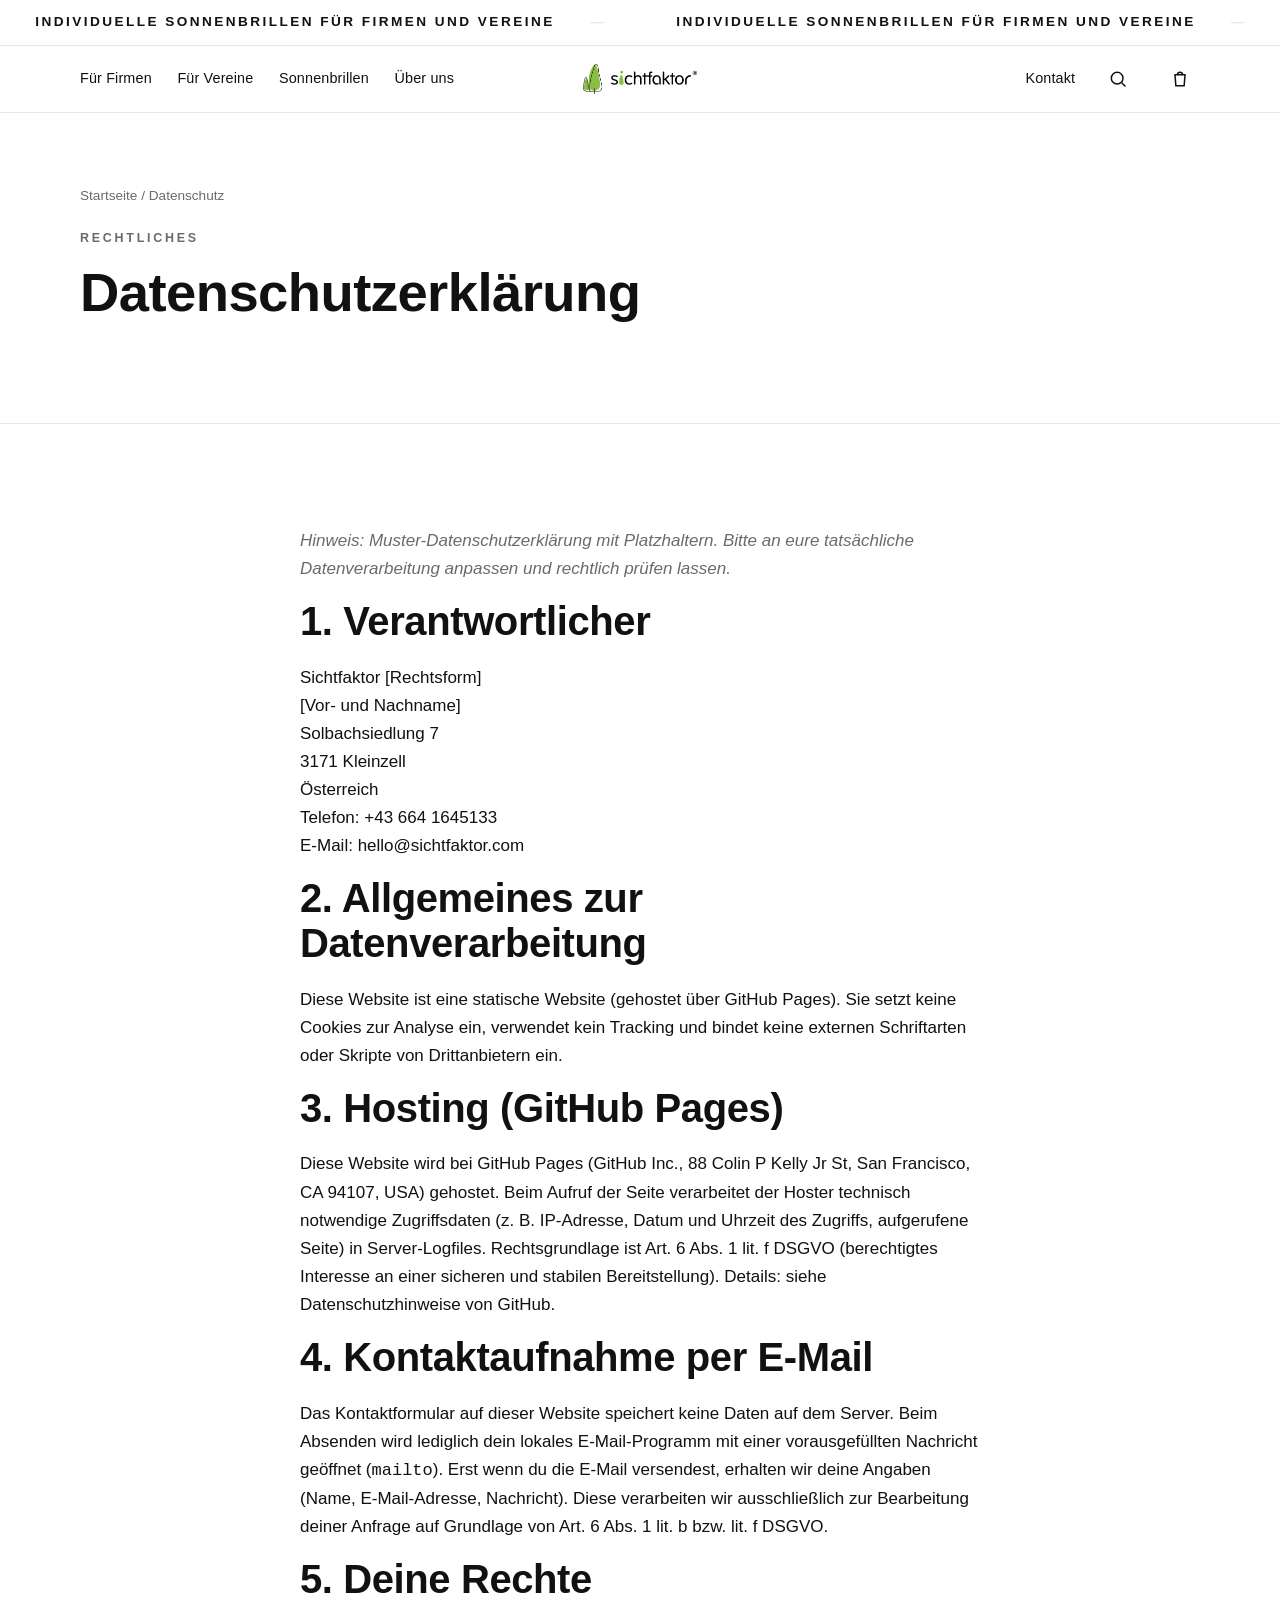
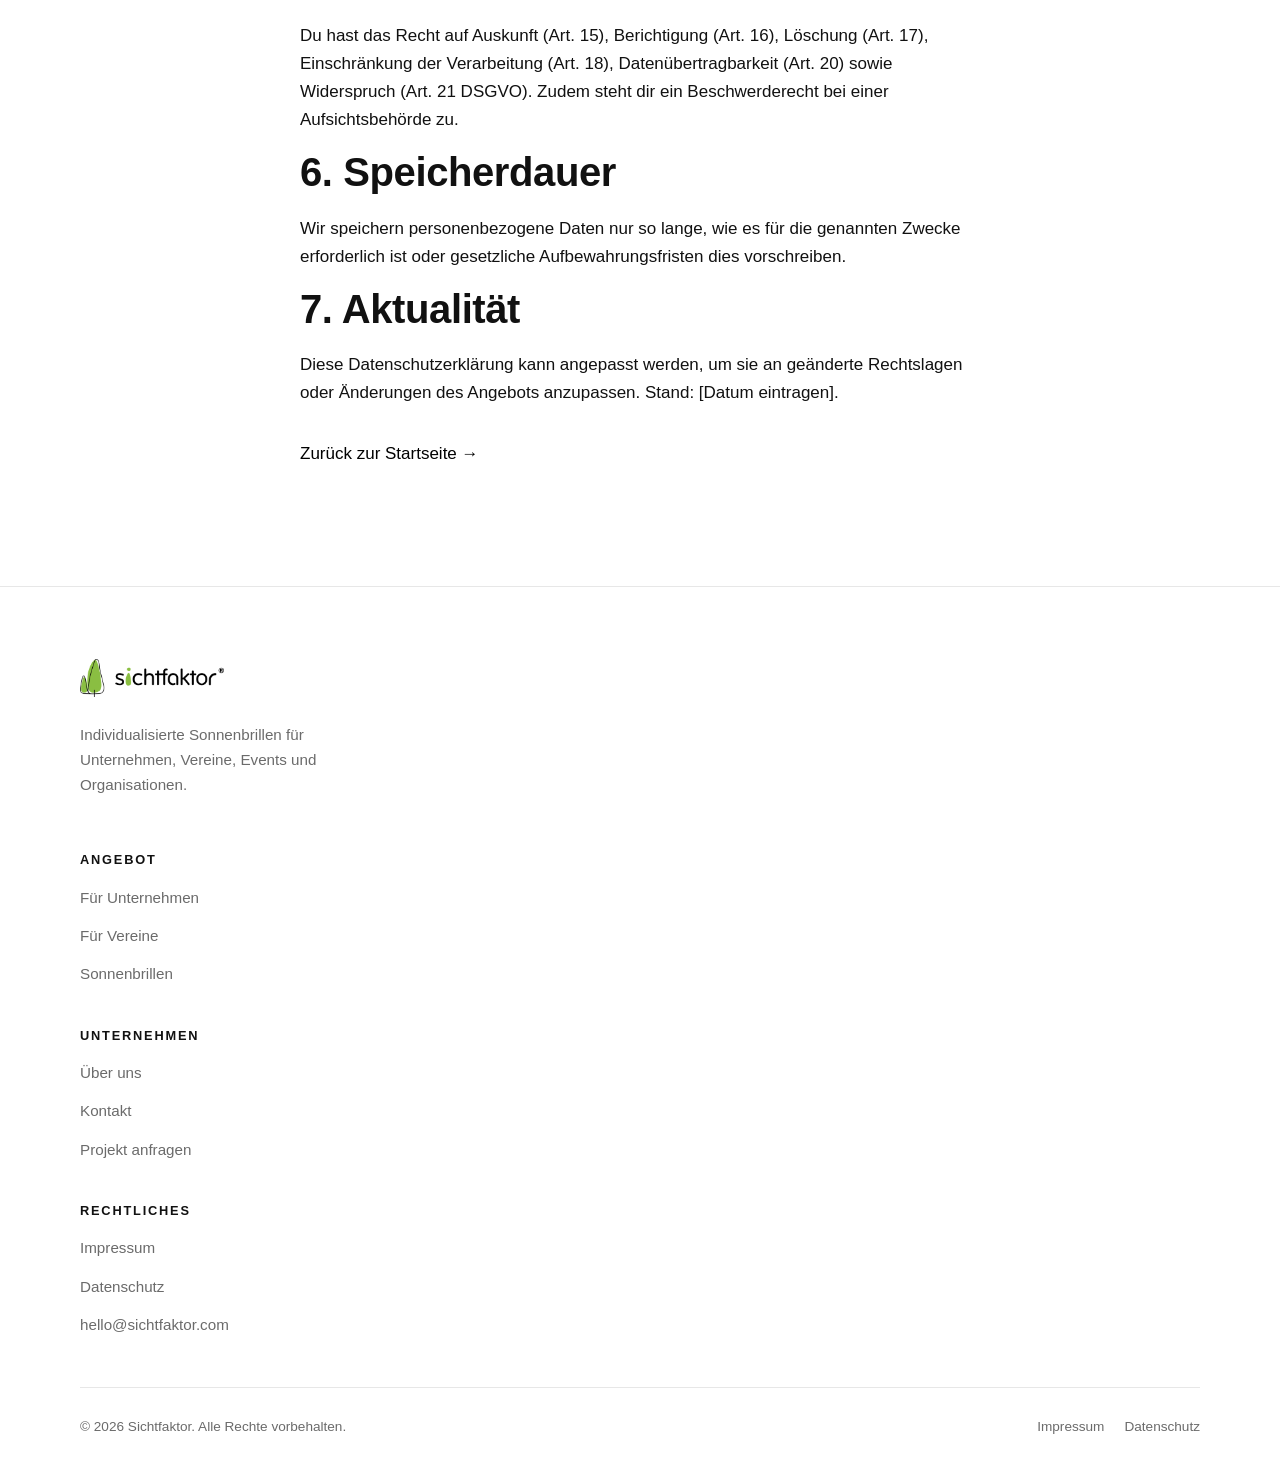
==== commit 92020af7: "Aktuellste Version" ====
--- a/Website-SF/datenschutz.html
+++ b/Website-SF/datenschutz.html
@@ -6,9 +6,9 @@
   <title>Datenschutzerklärung | Sichtfaktor</title>
   <meta name="description" content="Datenschutzerklärung von Sichtfaktor – Informationen zum Umgang mit personenbezogenen Daten gemäß DSGVO.">
   <meta name="robots" content="noindex">
-  <link rel="stylesheet" href="css/styles.css?v=16">
+  <link rel="stylesheet" href="css/styles.css?v=29">
   <!-- Bildsystem: alle Bilder liegen im Ordner  bilder/  (siehe bilder/ANLEITUNG.txt) -->
-  <script src="assets/js/bilder.js?v=16"></script>
+  <script src="assets/js/bilder.js?v=29"></script>
 </head>
 <body>
 
@@ -48,8 +48,8 @@
         </nav>
       </div>
 
-      <!-- Mitte: Logo als Wortmarke (Farbe passt sich automatisch an) -->
-      <a class="nav-logo" href="index.html">Sichtfaktor</a>
+      <!-- Mitte: Bildlogo (ueber dem Hero automatisch die helle Variante) -->
+      <a class="nav-logo" href="index.html"><img class="nav-logo__bild" src="bilder/marke/logo-quer.png?v=29" alt="Sichtfaktor" width="900" height="237"></a>
 
       <!-- Rechts: Kontakt + Suche + Warenkorb -->
       <div class="nav-side nav-side--right">
@@ -99,8 +99,11 @@
         <p>
           Sichtfaktor [Rechtsform]<br>
           [Vor- und Nachname]<br>
-          Musterstraße 1, 00000 Musterstadt<br>
-          E-Mail: <a data-email href="#">info@sichtfaktor.de</a>
+          Solbachsiedlung 7<br>
+          3171 Kleinzell<br>
+          Österreich<br>
+          Telefon: <a href="tel:+436641645133">+43 664 1645133</a><br>
+          E-Mail: <a data-email href="mailto:hello@sichtfaktor.com">hello@sichtfaktor.com</a>
         </p>
 
         <h2>2. Allgemeines zur Datenverarbeitung</h2>
@@ -131,12 +134,12 @@
     <div class="container">
       <div class="footer-grid">
         <div class="footer-brand">
-          <a class="brand" href="index.html">Sicht<span>faktor</span></a>
+          <a class="brand" href="index.html"><img src="bilder/marke/logo-quer.png?v=29" alt="Sichtfaktor" width="900" height="237"></a>
           <p>Individualisierte Sonnenbrillen für Unternehmen, Vereine, Events und Organisationen.</p>
         </div>
         <div class="footer-col"><h4>Angebot</h4><ul><li><a href="unternehmen.html">Für Unternehmen</a></li><li><a href="vereine.html">Für Vereine</a></li><li><a href="sonnenbrillen.html">Sonnenbrillen</a></li></ul></div>
         <div class="footer-col"><h4>Unternehmen</h4><ul><li><a href="ueber-uns.html">Über uns</a></li><li><a href="kontakt.html">Kontakt</a></li><li><a href="kontakt.html?anliegen=projekt">Projekt anfragen</a></li></ul></div>
-        <div class="footer-col"><h4>Rechtliches</h4><ul><li><a href="impressum.html">Impressum</a></li><li><a href="datenschutz.html">Datenschutz</a></li><li><a data-email href="#">E-Mail</a></li></ul></div>
+        <div class="footer-col"><h4>Rechtliches</h4><ul><li><a href="impressum.html">Impressum</a></li><li><a href="datenschutz.html">Datenschutz</a></li><li><a data-email href="mailto:hello@sichtfaktor.com">E-Mail</a></li></ul></div>
       </div>
       <div class="footer-bottom">
         <span>© <span data-year>2026</span> Sichtfaktor. Alle Rechte vorbehalten.</span>
@@ -145,6 +148,6 @@
     </div>
   </footer>
 
-  <script src="js/script.js?v=16"></script>
+  <script src="js/script.js?v=29"></script>
 </body>
 </html>
--- a/Website-SF/css/styles.css
+++ b/Website-SF/css/styles.css
@@ -40,6 +40,8 @@
   --font-body: -apple-system, BlinkMacSystemFont, "Segoe UI", "Helvetica Neue",
                Helvetica, Arial, sans-serif;
   --header-h: 66px;                     /* Höhe der Navigationsleiste */
+  --nav-logo-h: 30px;                   /* Höhe des Logos im Header   */
+  --footer-logo-h: 38px;                /* Höhe des Logos in der Fußzeile */
 
   /* --- BRILLEN-PRODUKTBILDER (gilt für ALLE Produktkarten der Website) ---
      Hier zentral das Seitenverhältnis der Bildfläche ändern. */
@@ -266,14 +268,23 @@
 }
 .nav-bar a:hover { opacity: .65; }
 
-/* Zentrales Logo als Wortmarke – passt Farbe automatisch an (gut lesbar) */
+/* Zentrales Bildlogo. Höhe zentral über --nav-logo-h steuerbar.
+   Über dem Hero-Bild wird automatisch die helle Logovariante gezeigt. */
 .nav-logo {
   justify-self: center;
-  font-weight: 800;
-  font-size: 1.15rem;
-  letter-spacing: .16em;
-  text-transform: uppercase;
-}
+  display: flex;
+  align-items: center;
+}
+.nav-logo__bild {
+  height: var(--nav-logo-h);
+  width: auto;
+  display: block;
+}
+.nav-logo__bild--hell { display: none; }
+
+/* Startseite über dem Hero: helle Variante statt der dunklen */
+body.home .site-header:not(.scrolled) .nav-logo__bild { display: none; }
+body.home .site-header:not(.scrolled) .nav-logo__bild--hell { display: block; }
 
 /* Icon-Buttons (Suche, Warenkorb) */
 .nav-icon {
@@ -929,24 +940,26 @@
   letter-spacing: .12em;
   font-weight: 700;
 }
-/* Viel Abstand zwischen Bild und Text, Texte linksbündig */
+/* Ruhiger, gleichmäßiger Textblock: alle Abstände kommen aus dem gap,
+   die Einzelelemente haben bewusst keine eigenen Ränder. */
 .pcard-body {
-  padding-top: 1.1rem;
+  padding-top: .8rem;
   display: flex;
   flex-direction: column;
-  gap: .3rem;
+  gap: .35rem;
   text-align: left;
 }
 .pcard-name { font-size: 1.05rem; letter-spacing: .04em; margin: 0; }
 .pcard-color { color: var(--color-muted); font-size: .9rem; margin: 0; }
-.pcard-dots { display: flex; gap: .4rem; margin: .2rem 0; }
+.pcard-dots { display: flex; gap: .4rem; margin: 0; }
 .pcard-dot {
   width: 12px; height: 12px; border-radius: 50%;
   border: 1px solid rgba(0,0,0,.15);
 }
-.pcard-price { font-size: .95rem; font-weight: 600; margin: .1rem 0 .6rem; }
+.pcard-price { font-size: .95rem; font-weight: 600; margin: 0; }
 .pcard-cta {
   align-self: flex-start;
+  margin-top: .45rem;
   font-size: .82rem;
   font-weight: 600;
   letter-spacing: .06em;
@@ -1100,7 +1113,12 @@
 }
 .gcard-cart:hover { border-color: var(--color-ink); }
 .gcard-cart svg { width: 16px; height: 16px; }
-.gcard-body { padding: .7rem .1rem 0; }
+.gcard-body {
+  padding: .6rem 0 0;
+  display: flex;
+  flex-direction: column;
+  gap: .35rem;              /* gleicher Rhythmus wie in den Slider-Karten */
+}
 .gcard-row {
   display: flex; align-items: baseline; justify-content: space-between; gap: .6rem;
 }
@@ -1115,7 +1133,7 @@
   margin-top: .1rem;
 }
 .gcard-price { font-size: .92rem; font-weight: 600; white-space: nowrap; }
-.gcard .pcard-dots { margin-bottom: .45rem; }
+.gcard .pcard-dots { margin: 0; }   /* Abstand kommt aus dem gap von .gcard-body */
 
 /* --- Editorial-Kachel im Raster (2 Spalten breit) --- */
 .editorial-card {
@@ -1175,7 +1193,9 @@
   align-self: start;
 }
 
-/* Bildergalerie – 2-Spalten-Raster, gleiche Bildverhältnisse */
+/* Bildergalerie – 2-Spalten-Raster, alle Kacheln gleich groß.
+   Randlose Darstellung: keine graue Bildfläche, kein Rahmen, kein
+   Innenabstand. Das Bild füllt die Kachel vollständig aus. */
 .pd-gallery {
   display: grid;
   grid-template-columns: 1fr 1fr;
@@ -1185,16 +1205,18 @@
   position: relative;
   margin: 0;
   aspect-ratio: 1 / 1;
-  background: var(--color-surface-2);   /* sehr hellgraue Bildfläche */
-  border: 1px solid var(--color-line);
   overflow: hidden;
   cursor: zoom-in;
 }
 .pd-img {
   position: absolute; inset: 0;
   width: 100%; height: 100%;
-}
-.pd-img--contain { object-fit: contain; padding: clamp(1rem, 3vw, 2.2rem); }
+  padding: 0;
+  object-position: center center;
+}
+/* Alle Produktbilder sind quadratisch wie die Kachel – cover zeigt sie
+   dadurch vollständig, ohne Verzerrung und ohne Beschnitt. */
+.pd-img--contain { object-fit: cover; }
 .pd-img--cover   { object-fit: cover; }
 
 /* --- Produktinformationen (rechts) --- */
@@ -1251,6 +1273,39 @@
 .pd-cta { margin-bottom: .6rem; }
 .pd-buy__note { font-size: .8rem; color: var(--color-muted); margin: 0; }
 
+/* --- Staffelpreise (erscheint nur bei Produkten mit Preisstaffel) ---
+   Nutzt ausschließlich vorhandene Schrift, Farben und Linien. */
+.pd-preis { margin-bottom: 1.5rem; }
+.pd-preis .pd-price { margin-bottom: .3rem; }
+.pd-price__unit { font-weight: 400; color: var(--color-muted); }
+.pd-price__meta {
+  margin: 0;
+  font-size: .8rem; line-height: 1.6;
+  color: var(--color-muted);
+}
+.pd-calc {
+  margin: 0 0 .9rem;
+  padding-top: .85rem;
+  border-top: 1px solid var(--color-line);
+}
+.pd-calc p { margin: 0; }
+.pd-calc__unit { font-size: 1.05rem; font-weight: 400; }
+.pd-calc__unit strong { font-weight: 600; }
+.pd-calc__sum { margin-top: .2rem; font-size: .9rem; color: var(--color-muted); }
+.pd-calc__sum strong { color: var(--color-ink); font-weight: 600; }
+.pd-calc__hint { margin-top: .45rem; font-size: .78rem; color: var(--color-muted); }
+.pd-staffel { border-top: 1px solid var(--color-line); margin-bottom: 1rem; }
+.pd-staffel summary {
+  list-style: none; cursor: pointer;
+  padding: .8rem 0;
+  font-size: .82rem; font-weight: 600; letter-spacing: .02em;
+  display: flex; justify-content: space-between; align-items: center;
+}
+.pd-staffel summary::-webkit-details-marker { display: none; }
+.pd-staffel summary::after { content: "+"; font-weight: 400; font-size: 1.15rem; color: var(--color-muted); }
+.pd-staffel[open] summary::after { content: "–"; }
+.pd-staffel__body { padding-bottom: 1rem; font-size: .85rem; }
+
 /* Service-Kurzhinweise */
 .pd-service {
   border-top: 1px solid var(--color-line);
@@ -1262,6 +1317,33 @@
 .pd-service span { font-size: .85rem; color: var(--color-muted); }
 
 /* B2B-Hinweis – nur dünne Linie, keine farbige Box */
+/* Firmenedition – eigener, abgesetzter Bereich unter dem Kaufbereich.
+   Dezente Grünfläche, damit er sich vom Privatkundenbereich abhebt.
+   Schrift, Größen und Rundung kommen aus dem bestehenden Design. */
+.pd-firma {
+  margin-bottom: 1.5rem;
+  padding: 1.35rem 1.4rem 1.5rem;
+  background: #f4f8f5;                        /* sehr helle Grünfläche */
+  border: 1px solid rgba(31, 77, 58, .13);
+  border-radius: var(--radius);
+}
+.pd-firma__title { font-size: 1.05rem; margin: 0 0 .45rem; }
+.pd-firma p { color: var(--color-muted); font-size: .92rem; line-height: 1.65; margin: 0 0 1.1rem; }
+
+/* Nur dieser eine Button ist dunkelgrün – bewusst eng auf .pd-firma begrenzt,
+   damit keine anderen Buttons der Website die Farbe erben. */
+.pd-firma .btn-firma {
+  width: 100%;
+  background: #1f4d3a;
+  border-color: #1f4d3a;
+  color: #fff;
+}
+.pd-firma .btn-firma:hover {
+  background: #173b2d;
+  border-color: #173b2d;
+  transform: translateY(-2px);
+}
+
 .pd-b2b { border-top: 1px solid var(--color-line); padding-top: 1.5rem; }
 .pd-b2b__title { font-size: 1.05rem; margin: 0 0 .4rem; }
 .pd-b2b p { color: var(--color-muted); font-size: .92rem; margin: 0 0 1rem; }
@@ -1346,7 +1428,8 @@
   gap: 2.5rem;
   margin-bottom: 3rem;
 }
-.footer-brand .brand { color: var(--color-ink); font-size: 1.5rem; }
+.footer-brand .brand { color: var(--color-ink); font-size: 1.5rem; display: inline-block; }
+.footer-brand .brand img { height: var(--footer-logo-h); width: auto; display: block; }
 .footer-brand p { color: var(--color-muted); max-width: 34ch; margin-top: 1rem; font-size: .95rem; }
 .footer-col h4 {
   font-family: var(--font-body);
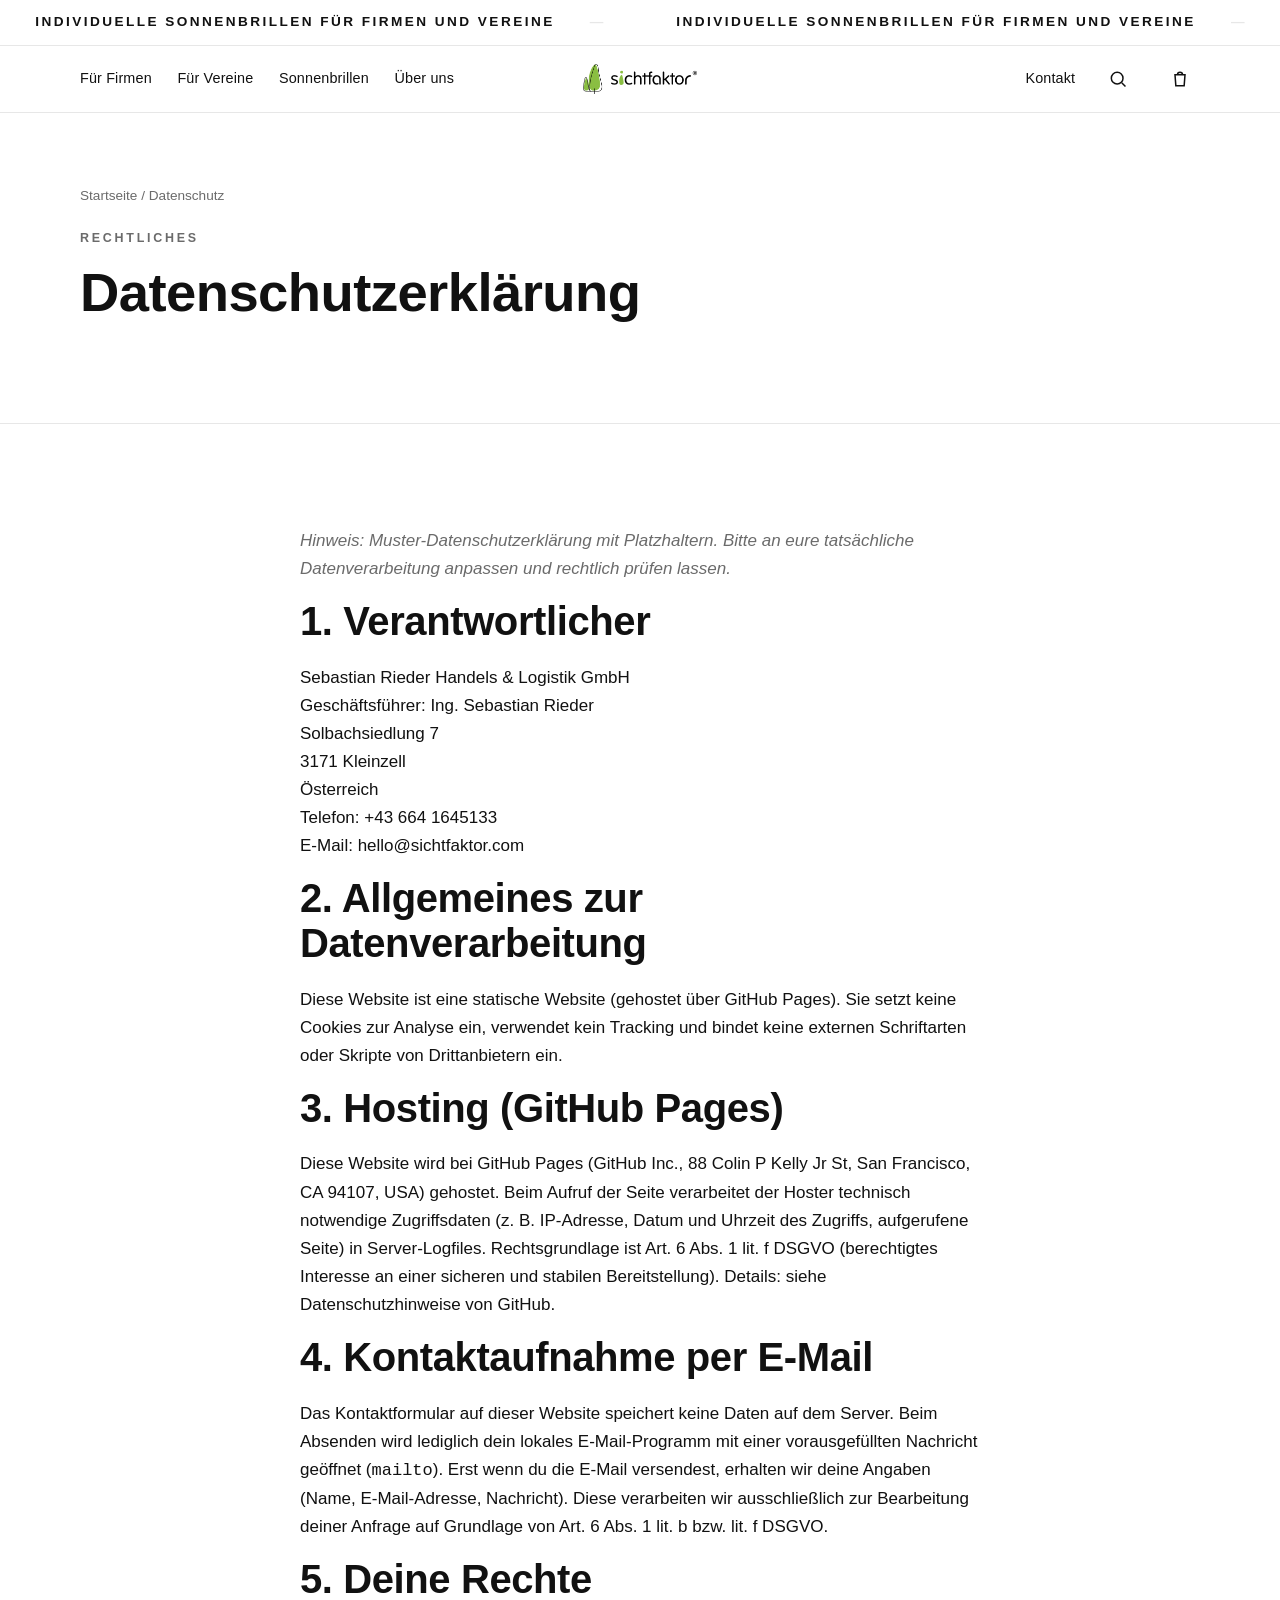
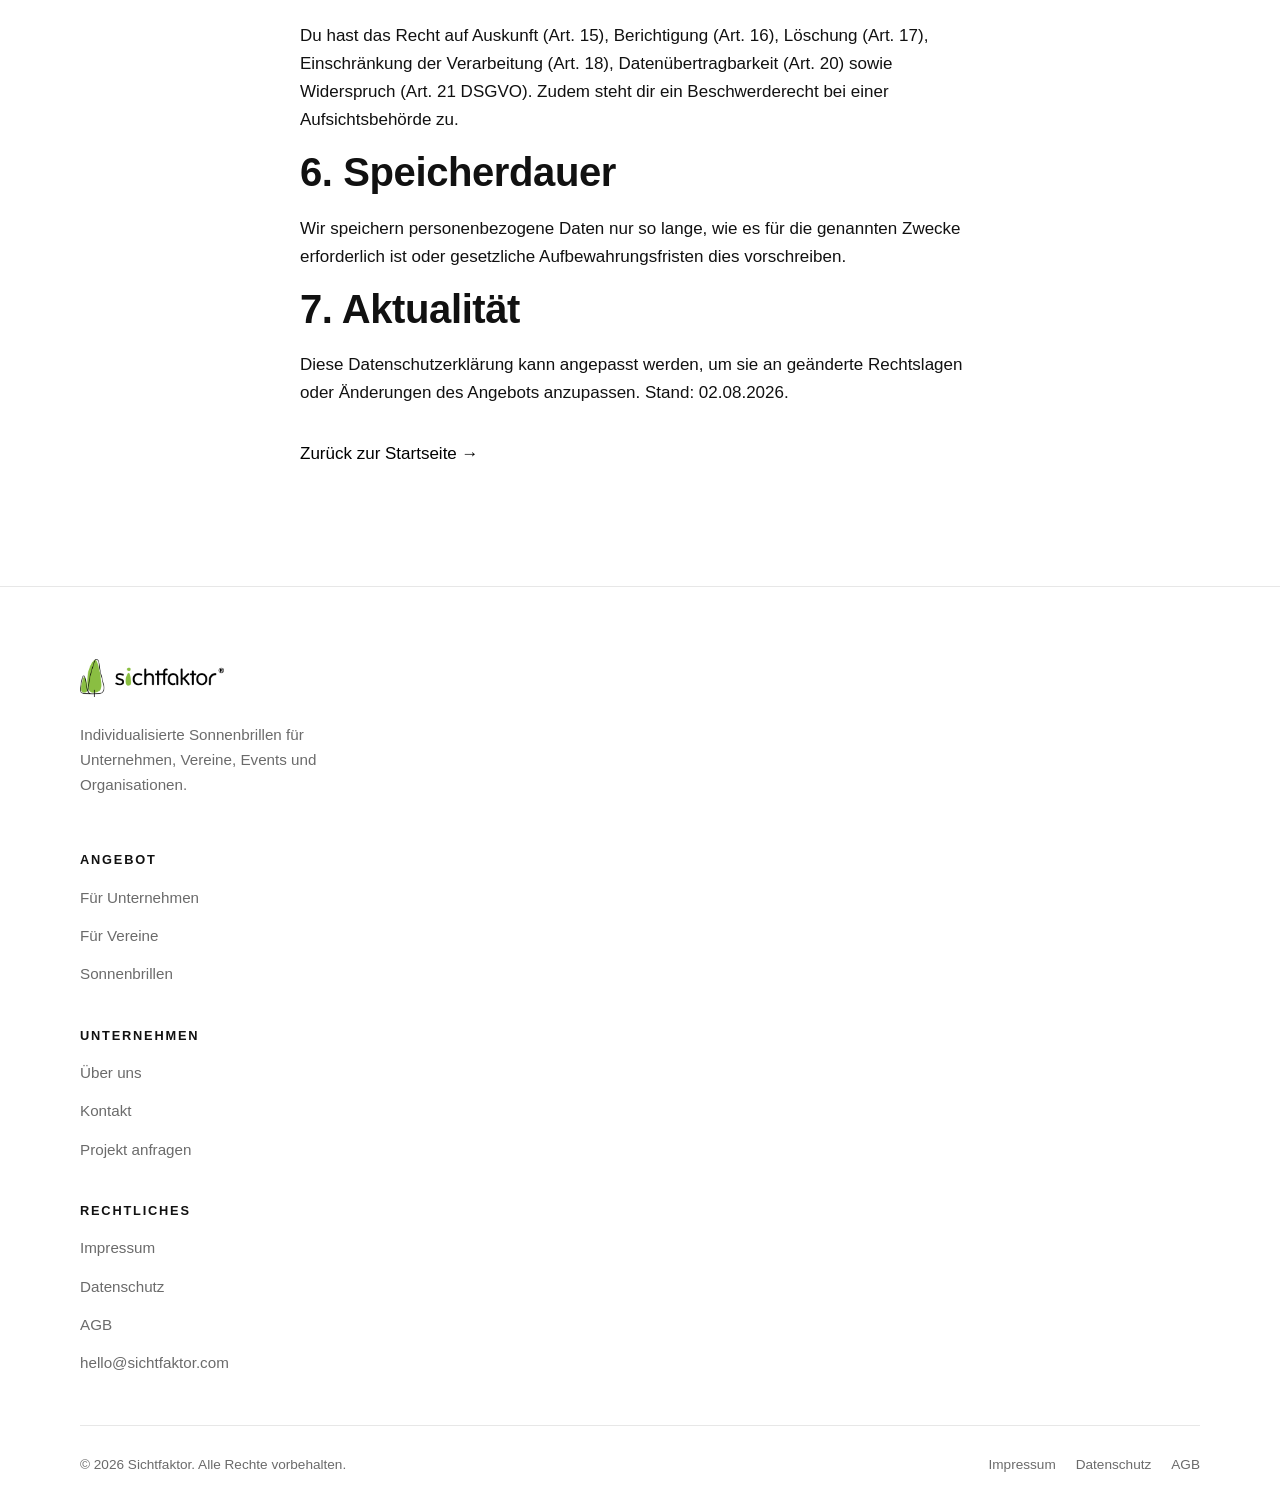
==== commit 858824f5: "newest" ====
--- a/Website-SF/datenschutz.html
+++ b/Website-SF/datenschutz.html
@@ -6,9 +6,9 @@
   <title>Datenschutzerklärung | Sichtfaktor</title>
   <meta name="description" content="Datenschutzerklärung von Sichtfaktor – Informationen zum Umgang mit personenbezogenen Daten gemäß DSGVO.">
   <meta name="robots" content="noindex">
-  <link rel="stylesheet" href="css/styles.css?v=29">
+  <link rel="stylesheet" href="css/styles.css?v=32">
   <!-- Bildsystem: alle Bilder liegen im Ordner  bilder/  (siehe bilder/ANLEITUNG.txt) -->
-  <script src="assets/js/bilder.js?v=29"></script>
+  <script src="assets/js/bilder.js?v=32"></script>
 </head>
 <body>
 
@@ -49,7 +49,7 @@
       </div>
 
       <!-- Mitte: Bildlogo (ueber dem Hero automatisch die helle Variante) -->
-      <a class="nav-logo" href="index.html"><img class="nav-logo__bild" src="bilder/marke/logo-quer.png?v=29" alt="Sichtfaktor" width="900" height="237"></a>
+      <a class="nav-logo" href="index.html"><img class="nav-logo__bild" src="bilder/marke/logo-quer.png?v=32" alt="Sichtfaktor" width="900" height="237"></a>
 
       <!-- Rechts: Kontakt + Suche + Warenkorb -->
       <div class="nav-side nav-side--right">
@@ -97,8 +97,8 @@
 
         <h2>1. Verantwortlicher</h2>
         <p>
-          Sichtfaktor [Rechtsform]<br>
-          [Vor- und Nachname]<br>
+          Sebastian Rieder Handels &amp; Logistik GmbH<br>
+          Geschäftsführer: Ing. Sebastian Rieder<br>
           Solbachsiedlung 7<br>
           3171 Kleinzell<br>
           Österreich<br>
@@ -122,7 +122,7 @@
         <p>Wir speichern personenbezogene Daten nur so lange, wie es für die genannten Zwecke erforderlich ist oder gesetzliche Aufbewahrungsfristen dies vorschreiben.</p>
 
         <h2>7. Aktualität</h2>
-        <p>Diese Datenschutzerklärung kann angepasst werden, um sie an geänderte Rechtslagen oder Änderungen des Angebots anzupassen. Stand: [Datum eintragen].</p>
+        <p>Diese Datenschutzerklärung kann angepasst werden, um sie an geänderte Rechtslagen oder Änderungen des Angebots anzupassen. Stand: 02.08.2026.</p>
 
         <p class="mt-2"><a class="btn-ghost" href="index.html">Zurück zur Startseite </a></p>
       </div>
@@ -134,20 +134,20 @@
     <div class="container">
       <div class="footer-grid">
         <div class="footer-brand">
-          <a class="brand" href="index.html"><img src="bilder/marke/logo-quer.png?v=29" alt="Sichtfaktor" width="900" height="237"></a>
+          <a class="brand" href="index.html"><img src="bilder/marke/logo-quer.png?v=32" alt="Sichtfaktor" width="900" height="237"></a>
           <p>Individualisierte Sonnenbrillen für Unternehmen, Vereine, Events und Organisationen.</p>
         </div>
         <div class="footer-col"><h4>Angebot</h4><ul><li><a href="unternehmen.html">Für Unternehmen</a></li><li><a href="vereine.html">Für Vereine</a></li><li><a href="sonnenbrillen.html">Sonnenbrillen</a></li></ul></div>
         <div class="footer-col"><h4>Unternehmen</h4><ul><li><a href="ueber-uns.html">Über uns</a></li><li><a href="kontakt.html">Kontakt</a></li><li><a href="kontakt.html?anliegen=projekt">Projekt anfragen</a></li></ul></div>
-        <div class="footer-col"><h4>Rechtliches</h4><ul><li><a href="impressum.html">Impressum</a></li><li><a href="datenschutz.html">Datenschutz</a></li><li><a data-email href="mailto:hello@sichtfaktor.com">E-Mail</a></li></ul></div>
+        <div class="footer-col"><h4>Rechtliches</h4><ul><li><a href="impressum.html">Impressum</a></li><li><a href="datenschutz.html">Datenschutz</a></li><li><a href="agb.html">AGB</a></li><li><a data-email href="mailto:hello@sichtfaktor.com">E-Mail</a></li></ul></div>
       </div>
       <div class="footer-bottom">
         <span>© <span data-year>2026</span> Sichtfaktor. Alle Rechte vorbehalten.</span>
-        <nav aria-label="Rechtliches"><a href="impressum.html">Impressum</a><a href="datenschutz.html">Datenschutz</a></nav>
+        <nav aria-label="Rechtliches"><a href="impressum.html">Impressum</a><a href="datenschutz.html">Datenschutz</a><a href="agb.html">AGB</a></nav>
       </div>
     </div>
   </footer>
 
-  <script src="js/script.js?v=29"></script>
+  <script src="js/script.js?v=32"></script>
 </body>
 </html>
